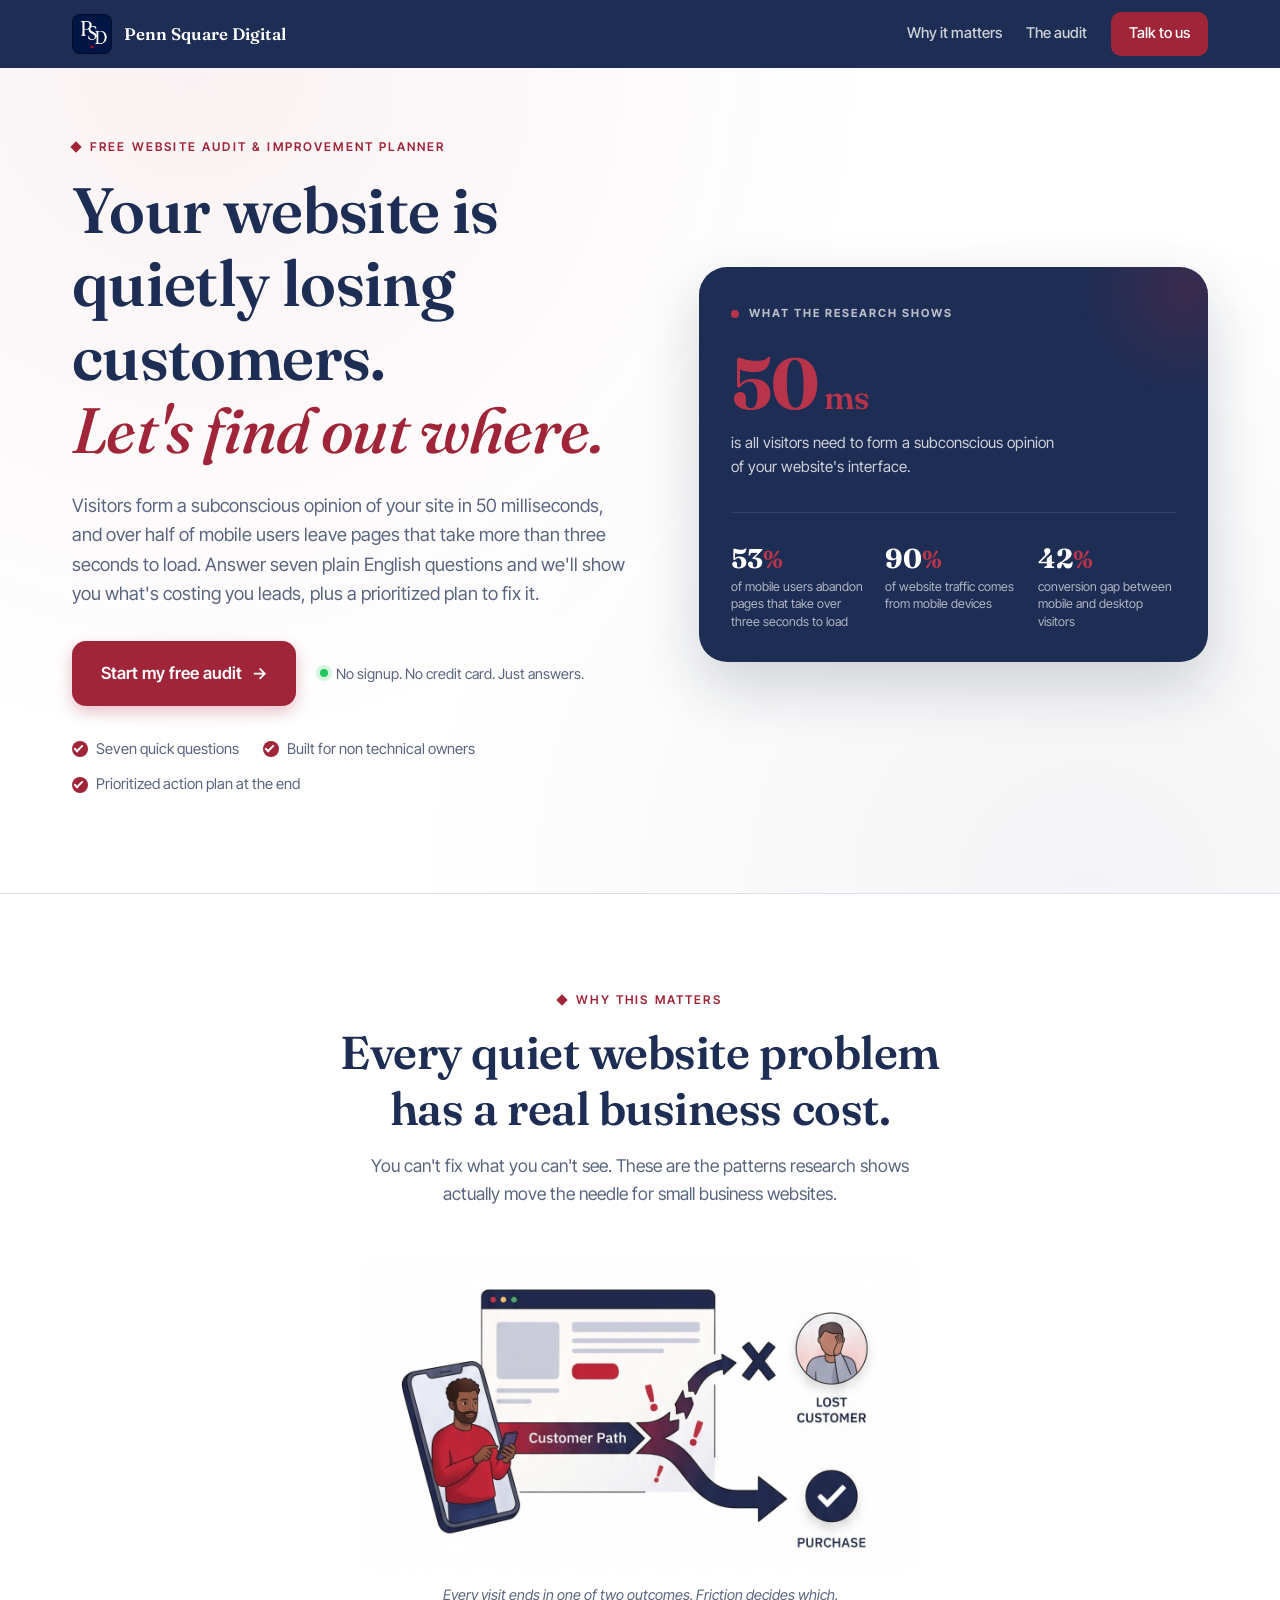
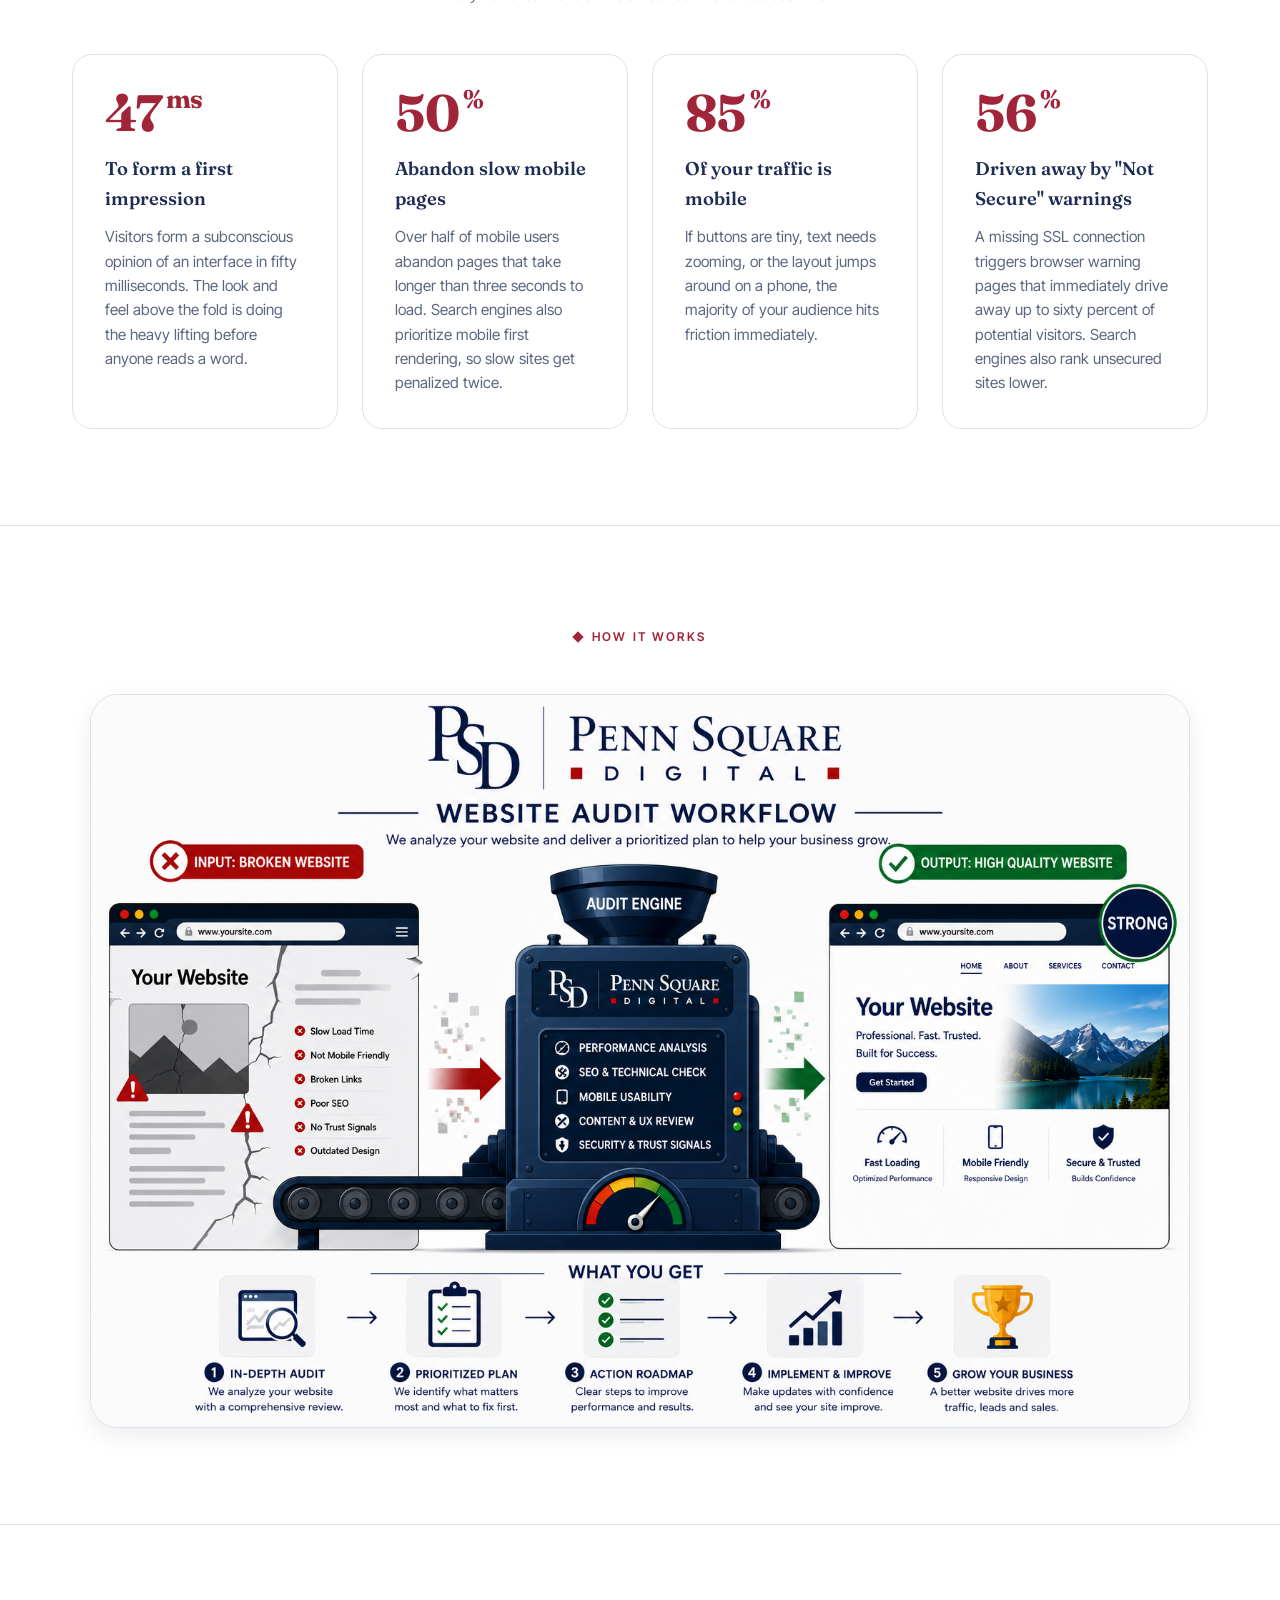
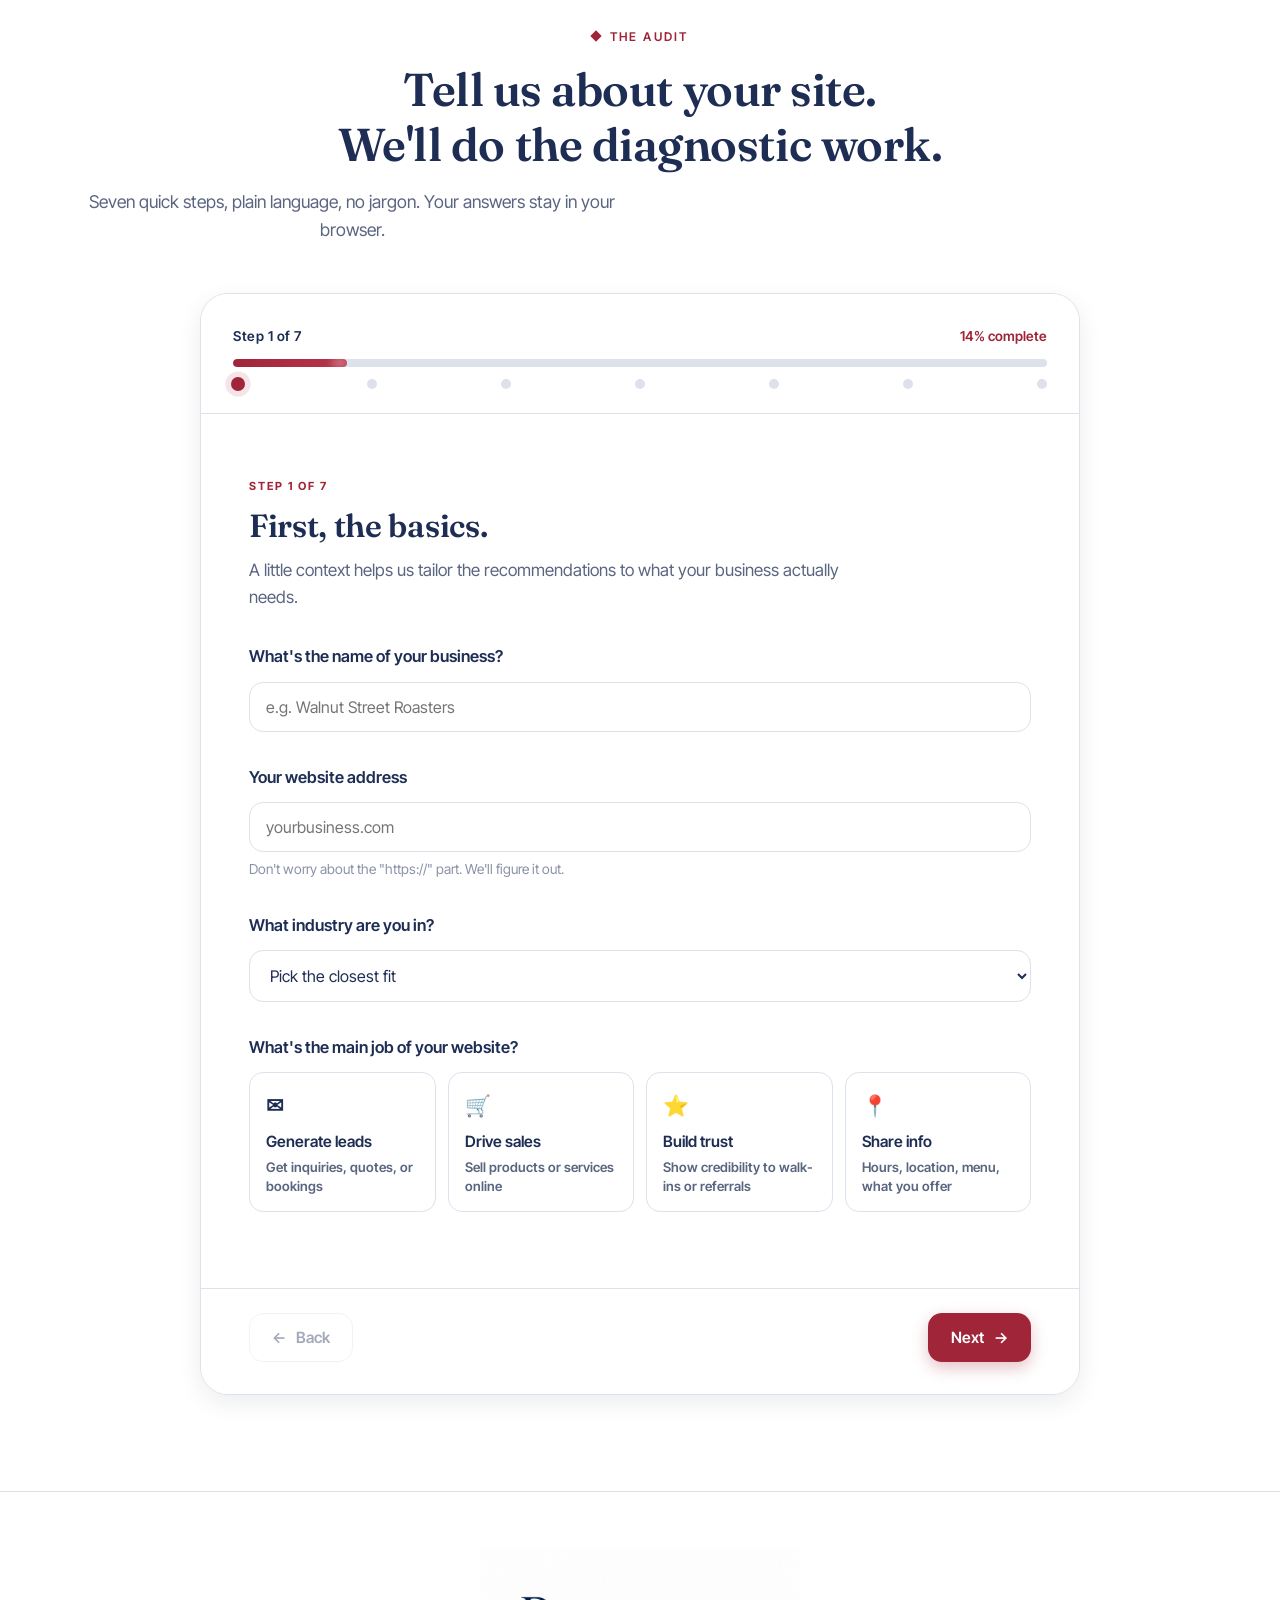
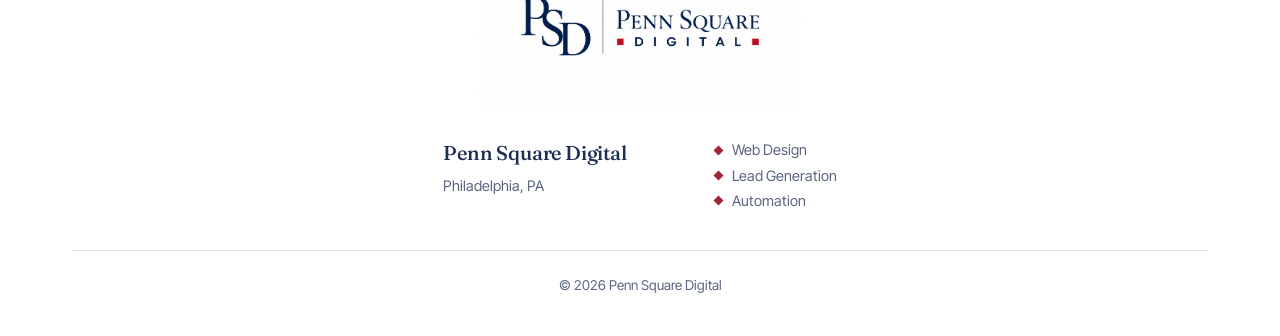
==== audit/index.html @ 07f2ffc9 "add audit tool at /audit/ and refine homepage hero with three pillars Audit tool integration: - add " ====
<!DOCTYPE html>
<html lang="en">
<head>
  <meta charset="UTF-8" />
  <meta name="viewport" content="width=device-width, initial-scale=1.0, viewport-fit=cover" />
  <title>Free Website Audit &amp; Improvement Planner | Penn Square Digital</title>
  <meta name="description" content="A free, plain English website audit for Philadelphia small businesses. Answer seven questions and get a prioritized plan to fix what's costing you customers — in under three minutes.">
  <meta name="theme-color" content="#1d2d54">
  <meta name="robots" content="index, follow">
  <meta name="author" content="Penn Square Digital">

  <!-- Open Graph -->
  <meta property="og:type" content="website">
  <meta property="og:site_name" content="Penn Square Digital">
  <meta property="og:title" content="Free Website Audit &amp; Improvement Planner — Penn Square Digital">
  <meta property="og:description" content="Find out what's quietly losing your website customers. Seven plain-English questions, a prioritized action plan, no signup.">
  <meta property="og:image" content="https://pennsquaredigital.com/audit/images/psd-mark.png">
  <meta property="og:url" content="https://pennsquaredigital.com/audit/">
  <meta property="og:locale" content="en_US">

  <!-- Twitter Card -->
  <meta name="twitter:card" content="summary">
  <meta name="twitter:title" content="Free Website Audit — Penn Square Digital">
  <meta name="twitter:description" content="Seven plain-English questions. A prioritized action plan. No signup. Find out what your website is quietly losing.">
  <meta name="twitter:image" content="https://pennsquaredigital.com/audit/images/psd-mark.png">

  <link rel="canonical" href="https://pennsquaredigital.com/audit/">

  <link rel="preconnect" href="https://fonts.googleapis.com">
  <link rel="preconnect" href="https://fonts.gstatic.com" crossorigin>
  <link href="https://fonts.googleapis.com/css2?family=Fraunces:opsz,wght@9..144,400;9..144,500;9..144,600;9..144,700&family=Inter+Tight:wght@400;500;600;700&display=swap" rel="stylesheet">
  <link rel="icon" type="image/png" href="images/psd-mark.png" />
  <link rel="apple-touch-icon" href="images/psd-mark.png">
  <link rel="stylesheet" href="styles.css" />
</head>
<body>

  <!-- ============== HEADER / NAV ============== -->
  <header class="site-header">
    <div class="container header-inner">
      <a href="#top" class="brand">
        <img class="brand-mark" src="images/psd-mark.png" alt="Penn Square Digital" />
        <span class="brand-name">Penn Square Digital</span>
      </a>
      <nav class="site-nav" aria-label="Primary">
        <a href="#why-it-matters">Why it matters</a>
        <a href="#audit">The audit</a>
        <a href="#contact" class="nav-cta">Talk to us</a>
      </nav>
    </div>
  </header>

  <main id="top">

    <!-- ============== HERO / URGENCY HOOK ============== -->
    <section class="hero">
      <div class="container hero-grid">
        <div class="hero-copy">
          <p class="eyebrow"><span class="diamond"></span> FREE WEBSITE AUDIT &amp; IMPROVEMENT PLANNER</p>
          <h1>
            Your website is quietly losing customers.
            <span class="hero-accent">Let's find out where.</span>
          </h1>
          <p class="hero-sub">
            Visitors form a subconscious opinion of your site in 50 milliseconds, and over half of mobile users leave pages that take more than three seconds to load. Answer seven plain English questions and we'll show you what's costing you leads, plus a prioritized plan to fix it.
          </p>

          <div class="hero-cta-row">
            <a href="#audit" class="btn btn-primary btn-lg" data-cta="hero">
              Start my free audit
              <span class="btn-arrow" aria-hidden="true">&rarr;</span>
            </a>
            <div class="hero-trust">
              <span class="trust-dot"></span>
              No signup. No credit card. Just answers.
            </div>
          </div>

          <ul class="hero-bullets">
            <li><span class="check" aria-hidden="true"></span> Seven quick questions</li>
            <li><span class="check" aria-hidden="true"></span> Built for non technical owners</li>
            <li><span class="check" aria-hidden="true"></span> Prioritized action plan at the end</li>
          </ul>
        </div>

        <aside class="hero-stat-card" aria-label="What the research shows">
          <div class="stat-card-header">
            <span class="pulse-dot" aria-hidden="true"></span>
            <span>WHAT THE RESEARCH SHOWS</span>
          </div>
          <div class="stat-counter-row">
            <div class="stat-counter">50<span class="counter-unit">ms</span></div>
            <div class="stat-label">is all visitors need to form a subconscious opinion of your website's interface.</div>
          </div>
          <div class="stat-divider"></div>
          <div class="stat-mini-row">
            <div class="stat-mini">
              <div class="stat-mini-value">53<span class="pct">%</span></div>
              <div class="stat-mini-label">of mobile users abandon pages that take over three seconds to load</div>
            </div>
            <div class="stat-mini">
              <div class="stat-mini-value">90<span class="pct">%</span></div>
              <div class="stat-mini-label">of website traffic comes from mobile devices</div>
            </div>
            <div class="stat-mini">
              <div class="stat-mini-value">42<span class="pct">%</span></div>
              <div class="stat-mini-label">conversion gap between mobile and desktop visitors</div>
            </div>
          </div>
        </aside>
      </div>
    </section>

    <!-- ============== WHY IT MATTERS ============== -->
    <section class="why-section" id="why-it-matters">
      <div class="container">
        <p class="eyebrow centered"><span class="diamond"></span> WHY THIS MATTERS</p>
        <h2 class="section-title centered">
          Every quiet website problem<br />has a real business cost.
        </h2>
        <p class="section-sub centered">
          You can't fix what you can't see. These are the patterns research shows actually move the needle for small business websites.
        </p>

        <figure class="why-illustration">
          <img src="images/illo-customer-path.png" alt="A customer arriving on a website hits friction and either bounces away as a lost customer or completes a purchase." />
          <figcaption>Every visit ends in one of two outcomes. Friction decides which.</figcaption>
        </figure>

        <div class="leak-grid">
          <article class="leak-card">
            <div class="leak-number"><span class="count" data-to="50">0</span><span class="leak-unit">ms</span></div>
            <div class="leak-title">To form a first impression</div>
            <p>Visitors form a subconscious opinion of an interface in fifty milliseconds. The look and feel above the fold is doing the heavy lifting before anyone reads a word.</p>
          </article>

          <article class="leak-card">
            <div class="leak-number"><span class="count" data-to="53">0</span><span class="leak-unit">%</span></div>
            <div class="leak-title">Abandon slow mobile pages</div>
            <p>Over half of mobile users abandon pages that take longer than three seconds to load. Search engines also prioritize mobile first rendering, so slow sites get penalized twice.</p>
          </article>

          <article class="leak-card">
            <div class="leak-number"><span class="count" data-to="90">0</span><span class="leak-unit">%</span></div>
            <div class="leak-title">Of your traffic is mobile</div>
            <p>If buttons are tiny, text needs zooming, or the layout jumps around on a phone, the majority of your audience hits friction immediately.</p>
          </article>

          <article class="leak-card">
            <div class="leak-number"><span class="count" data-to="60">0</span><span class="leak-unit">%</span></div>
            <div class="leak-title">Driven away by "Not Secure" warnings</div>
            <p>A missing SSL connection triggers browser warning pages that immediately drive away up to sixty percent of potential visitors. Search engines also rank unsecured sites lower.</p>
          </article>
        </div>
      </div>
    </section>

    <!-- ============== HOW IT WORKS ============== -->
    <section class="how-section" id="how-it-works">
      <div class="container">
        <div class="how-header">
          <p class="eyebrow"><span class="diamond"></span> HOW IT WORKS</p>
        </div>
        <figure class="how-illustration">
          <img src="images/illo-workflow.png" alt="Penn Square Digital website audit workflow: a broken website input is analyzed by the audit engine across performance, SEO, mobile usability, content, UX, and security, then output as a high quality website. Five steps below: in-depth audit, prioritized plan, action roadmap, implement and improve, grow your business." />
        </figure>
      </div>
    </section>

    <!-- ============== AUDIT WIZARD ============== -->
    <section class="audit-section" id="audit">
      <div class="container">
        <div class="audit-header">
          <p class="eyebrow"><span class="diamond"></span> THE AUDIT</p>
          <h2 class="section-title">
            Tell us about your site.<br />We'll do the diagnostic work.
          </h2>
          <p class="section-sub">
            Seven quick steps, plain language, no jargon. Your answers stay in your browser.
          </p>
        </div>

        <div class="wizard" role="region" aria-label="Website audit wizard">
          <!-- Progress -->
          <div class="wizard-progress">
            <div class="wizard-progress-meta">
              <span class="wizard-step-label">Step <span id="currentStepNum">1</span> of <span id="totalStepsNum">7</span></span>
              <span class="wizard-percent" id="wizardPercent">14% complete</span>
            </div>
            <div class="wizard-bar">
              <div class="wizard-bar-fill" id="wizardBarFill" style="width: 14%;"></div>
            </div>
            <div class="wizard-steps-row" id="wizardStepsRow" aria-hidden="true"></div>
          </div>

          <form id="auditForm" class="wizard-form" novalidate>

            <!-- ===== STEP 1: ABOUT YOUR BUSINESS ===== -->
            <fieldset class="step active" data-step="1" data-category="business">
              <legend class="step-eyebrow">STEP 1 OF 7</legend>
              <h3 class="step-title">First, the basics.</h3>
              <p class="step-sub">A little context helps us tailor the recommendations to what your business actually needs.</p>

              <div class="field">
                <label for="businessName">What's the name of your business?</label>
                <input type="text" id="businessName" name="businessName" placeholder="e.g. Walnut Street Roasters" required />
                <p class="field-error" data-for="businessName">Please tell us your business name.</p>
              </div>

              <div class="field">
                <label for="websiteUrl">Your website address</label>
                <input type="url" id="websiteUrl" name="websiteUrl" placeholder="yourbusiness.com" required />
                <p class="field-hint">Don't worry about the "https://" part. We'll figure it out.</p>
                <p class="field-error" data-for="websiteUrl">Please enter a valid website address.</p>
              </div>

              <div class="field">
                <label for="industry">What industry are you in?</label>
                <select id="industry" name="industry" required>
                  <option value="">Pick the closest fit</option>
                  <option>Restaurant or cafe</option>
                  <option>Home services (plumbing, HVAC, electrical, etc.)</option>
                  <option>Trades and contracting</option>
                  <option>Professional services (legal, accounting, consulting)</option>
                  <option>Health and wellness</option>
                  <option>Retail or e-commerce</option>
                  <option>Real estate</option>
                  <option>Salon, spa, or personal care</option>
                  <option>Nonprofit</option>
                  <option>Something else</option>
                </select>
                <p class="field-error" data-for="industry">Please pick an industry.</p>
              </div>

              <div class="field">
                <span class="field-label-group">What's the main job of your website?</span>
                <div class="choice-grid">
                  <label class="choice">
                    <input type="radio" name="primaryGoal" value="leads" required />
                    <span class="choice-card">
                      <span class="choice-icon">&#9993;</span>
                      <span class="choice-title">Generate leads</span>
                      <span class="choice-sub">Get inquiries, quotes, or bookings</span>
                    </span>
                  </label>
                  <label class="choice">
                    <input type="radio" name="primaryGoal" value="sales" />
                    <span class="choice-card">
                      <span class="choice-icon">&#128722;</span>
                      <span class="choice-title">Drive sales</span>
                      <span class="choice-sub">Sell products or services online</span>
                    </span>
                  </label>
                  <label class="choice">
                    <input type="radio" name="primaryGoal" value="trust" />
                    <span class="choice-card">
                      <span class="choice-icon">&#11088;</span>
                      <span class="choice-title">Build trust</span>
                      <span class="choice-sub">Show credibility to walk-ins or referrals</span>
                    </span>
                  </label>
                  <label class="choice">
                    <input type="radio" name="primaryGoal" value="info" />
                    <span class="choice-card">
                      <span class="choice-icon">&#128205;</span>
                      <span class="choice-title">Share info</span>
                      <span class="choice-sub">Hours, location, menu, what you offer</span>
                    </span>
                  </label>
                </div>
                <p class="field-error" data-for="primaryGoal">Pick the main job your site is doing.</p>
              </div>
            </fieldset>

            <!-- ===== STEP 2: FIRST IMPRESSION ===== -->
            <fieldset class="step" data-step="2" data-category="clarity">
              <legend class="step-eyebrow">STEP 2 OF 7</legend>
              <h3 class="step-title">The five second test.</h3>
              <p class="step-sub">Open your homepage on a device you don't use often. Count to five. Then answer honestly.</p>

              <div class="field">
                <span class="field-label-group">Could a stranger tell what your business does, who it's for, and what to do next?</span>
                <div class="choice-grid two-col">
                  <label class="choice">
                    <input type="radio" name="clarityFiveSec" value="yes" required />
                    <span class="choice-card">
                      <span class="choice-title">Yes, all three</span>
                      <span class="choice-sub">It's obvious within five seconds</span>
                    </span>
                  </label>
                  <label class="choice">
                    <input type="radio" name="clarityFiveSec" value="partly" />
                    <span class="choice-card">
                      <span class="choice-title">Sort of</span>
                      <span class="choice-sub">They'd get one or two of those</span>
                    </span>
                  </label>
                  <label class="choice">
                    <input type="radio" name="clarityFiveSec" value="no" />
                    <span class="choice-card">
                      <span class="choice-title">Honestly, no</span>
                      <span class="choice-sub">They'd have to dig around</span>
                    </span>
                  </label>
                  <label class="choice">
                    <input type="radio" name="clarityFiveSec" value="unsure" />
                    <span class="choice-card">
                      <span class="choice-title">Not sure</span>
                      <span class="choice-sub">Hard to see my own site fresh</span>
                    </span>
                  </label>
                </div>
                <p class="field-error" data-for="clarityFiveSec">Pick the one closest to your gut answer.</p>
              </div>

              <div class="field">
                <span class="field-label-group">Is there a clear "Get a quote", "Book now", or "Contact us" button visible without scrolling?</span>
                <div class="choice-grid two-col">
                  <label class="choice">
                    <input type="radio" name="ctaVisible" value="yes" required />
                    <span class="choice-card"><span class="choice-title">Yes, it's right there</span></span>
                  </label>
                  <label class="choice">
                    <input type="radio" name="ctaVisible" value="below" />
                    <span class="choice-card"><span class="choice-title">You have to scroll</span></span>
                  </label>
                  <label class="choice">
                    <input type="radio" name="ctaVisible" value="generic" />
                    <span class="choice-card"><span class="choice-title">It just says "Submit" or "Click here"</span></span>
                  </label>
                  <label class="choice">
                    <input type="radio" name="ctaVisible" value="none" />
                    <span class="choice-card"><span class="choice-title">There isn't one</span></span>
                  </label>
                </div>
                <p class="field-error" data-for="ctaVisible">Pick one.</p>
              </div>
            </fieldset>

            <!-- ===== STEP 3: MOBILE ===== -->
            <fieldset class="step" data-step="3" data-category="mobile">
              <legend class="step-eyebrow">STEP 3 OF 7</legend>
              <h3 class="step-title">Pull out your phone.</h3>
              <p class="step-sub">Over ninety percent of website traffic is mobile, and search engines prioritize mobile first rendering. So how does your site actually feel on a phone?</p>

              <div class="field">
                <span class="field-label-group">Can you tap menu items and buttons easily with your thumb, without zooming?</span>
                <div class="choice-grid two-col">
                  <label class="choice">
                    <input type="radio" name="mobileTaps" value="yes" required />
                    <span class="choice-card"><span class="choice-title">Yes, no problem</span></span>
                  </label>
                  <label class="choice">
                    <input type="radio" name="mobileTaps" value="sometimes" />
                    <span class="choice-card"><span class="choice-title">Sometimes I miss</span></span>
                  </label>
                  <label class="choice">
                    <input type="radio" name="mobileTaps" value="zoom" />
                    <span class="choice-card"><span class="choice-title">I have to pinch and zoom</span></span>
                  </label>
                  <label class="choice">
                    <input type="radio" name="mobileTaps" value="bad" />
                    <span class="choice-card"><span class="choice-title">It's basically unusable</span></span>
                  </label>
                </div>
                <p class="field-error" data-for="mobileTaps">Pick the one that matches.</p>
              </div>

              <div class="field slider-field">
                <label for="mobileFeel">On a scale from 1 to 10, how good does your site feel on a phone?</label>
                <p class="field-hint">1 means "I'm embarrassed". 10 means "I'd send it to a customer right now".</p>
                <div class="slider-wrap">
                  <input type="range" id="mobileFeel" name="mobileFeel" min="1" max="10" value="5" />
                  <div class="slider-value" id="mobileFeelValue">5</div>
                </div>
                <div class="slider-scale">
                  <span>Embarrassing</span>
                  <span>It's fine</span>
                  <span>Proud of it</span>
                </div>
              </div>

              <div class="field">
                <span class="field-label-group">Is your phone number tappable on mobile (one tap calls you)?</span>
                <div class="choice-grid two-col">
                  <label class="choice">
                    <input type="radio" name="mobileTapCall" value="yes" required />
                    <span class="choice-card"><span class="choice-title">Yes, it dials</span></span>
                  </label>
                  <label class="choice">
                    <input type="radio" name="mobileTapCall" value="no" />
                    <span class="choice-card"><span class="choice-title">No, it's just text</span></span>
                  </label>
                  <label class="choice">
                    <input type="radio" name="mobileTapCall" value="none" />
                    <span class="choice-card"><span class="choice-title">No phone number on the site</span></span>
                  </label>
                </div>
                <p class="field-error" data-for="mobileTapCall">Pick one.</p>
              </div>
            </fieldset>

            <!-- ===== STEP 4: SPEED ===== -->
            <fieldset class="step" data-step="4" data-category="performance">
              <legend class="step-eyebrow">STEP 4 OF 7</legend>
              <h3 class="step-title">How fast does it actually feel?</h3>
              <p class="step-sub">Open your site in a private window so you start fresh. No cache, no shortcuts. Then time it.</p>

              <div class="field">
                <span class="field-label-group">How long does your homepage take to fully load?</span>
                <div class="choice-grid two-col">
                  <label class="choice">
                    <input type="radio" name="loadTime" value="fast" required />
                    <span class="choice-card">
                      <span class="choice-title">Under 2 seconds</span>
                      <span class="choice-sub">Snappy and instant</span>
                    </span>
                  </label>
                  <label class="choice">
                    <input type="radio" name="loadTime" value="ok" />
                    <span class="choice-card">
                      <span class="choice-title">2 to 4 seconds</span>
                      <span class="choice-sub">Noticeable but okay</span>
                    </span>
                  </label>
                  <label class="choice">
                    <input type="radio" name="loadTime" value="slow" />
                    <span class="choice-card">
                      <span class="choice-title">4 to 8 seconds</span>
                      <span class="choice-sub">Long enough I'd tab away</span>
                    </span>
                  </label>
                  <label class="choice">
                    <input type="radio" name="loadTime" value="painful" />
                    <span class="choice-card">
                      <span class="choice-title">Over 8 seconds</span>
                      <span class="choice-sub">Or it just spins forever</span>
                    </span>
                  </label>
                </div>
                <p class="field-error" data-for="loadTime">Best guess is fine.</p>
              </div>

              <div class="field">
                <span class="field-label-group">When you tap a button or open the menu, does it react right away?</span>
                <div class="choice-grid two-col">
                  <label class="choice">
                    <input type="radio" name="responsiveness" value="instant" required />
                    <span class="choice-card"><span class="choice-title">Yes, instantly</span></span>
                  </label>
                  <label class="choice">
                    <input type="radio" name="responsiveness" value="laggy" />
                    <span class="choice-card"><span class="choice-title">There's a small lag</span></span>
                  </label>
                  <label class="choice">
                    <input type="radio" name="responsiveness" value="frozen" />
                    <span class="choice-card"><span class="choice-title">It feels frozen or sluggish</span></span>
                  </label>
                </div>
                <p class="field-error" data-for="responsiveness">Pick one.</p>
              </div>

              <div class="field">
                <span class="field-label-group">Does text or images jump around while the page is loading?</span>
                <div class="choice-grid two-col">
                  <label class="choice">
                    <input type="radio" name="layoutShift" value="never" required />
                    <span class="choice-card"><span class="choice-title">Never. It loads in place.</span></span>
                  </label>
                  <label class="choice">
                    <input type="radio" name="layoutShift" value="sometimes" />
                    <span class="choice-card"><span class="choice-title">A little, on slower connections</span></span>
                  </label>
                  <label class="choice">
                    <input type="radio" name="layoutShift" value="lots" />
                    <span class="choice-card"><span class="choice-title">Yes, things shift constantly</span></span>
                  </label>
                </div>
                <p class="field-error" data-for="layoutShift">Pick one.</p>
              </div>
            </fieldset>

            <!-- ===== STEP 5: TRUST & SECURITY ===== -->
            <fieldset class="step" data-step="5" data-category="trust">
              <legend class="step-eyebrow">STEP 5 OF 7</legend>
              <h3 class="step-title">Do you look trustworthy at a glance?</h3>
              <p class="step-sub">Visitors form a subconscious opinion of your site in about fifty milliseconds. These small signals do most of the heavy lifting in that window.</p>

              <div class="field">
                <span class="field-label-group">Does a padlock icon show in the browser bar, or do you see a "Not secure" warning?</span>
                <div class="choice-grid two-col">
                  <label class="choice">
                    <input type="radio" name="ssl" value="secure" required />
                    <span class="choice-card"><span class="choice-title">Padlock is there</span></span>
                  </label>
                  <label class="choice">
                    <input type="radio" name="ssl" value="warning" />
                    <span class="choice-card"><span class="choice-title">It says "Not secure"</span></span>
                  </label>
                  <label class="choice">
                    <input type="radio" name="ssl" value="unsure" />
                    <span class="choice-card"><span class="choice-title">I'm not sure</span></span>
                  </label>
                </div>
                <p class="field-error" data-for="ssl">Quick check, then pick one.</p>
              </div>

              <div class="field">
                <span class="field-label-group">Which of these trust signals are visible on your homepage?</span>
                <p class="field-hint">Check every one that applies. Honesty here gets you a better plan.</p>
                <div class="check-grid">
                  <label class="check-card">
                    <input type="checkbox" name="trustSignals" value="reviews" />
                    <span class="check-card-inner">
                      <span class="check-box" aria-hidden="true"></span>
                      <span class="check-text">
                        <strong>Customer reviews or testimonials</strong>
                        <span>Real names or photos beat anonymous quotes.</span>
                      </span>
                    </span>
                  </label>
                  <label class="check-card">
                    <input type="checkbox" name="trustSignals" value="address" />
                    <span class="check-card-inner">
                      <span class="check-box" aria-hidden="true"></span>
                      <span class="check-text">
                        <strong>Local address or service area</strong>
                        <span>Tells Google and customers you're real.</span>
                      </span>
                    </span>
                  </label>
                  <label class="check-card">
                    <input type="checkbox" name="trustSignals" value="phone" />
                    <span class="check-card-inner">
                      <span class="check-box" aria-hidden="true"></span>
                      <span class="check-text">
                        <strong>Phone number prominently displayed</strong>
                        <span>Top of page, not buried in the footer.</span>
                      </span>
                    </span>
                  </label>
                  <label class="check-card">
                    <input type="checkbox" name="trustSignals" value="photos" />
                    <span class="check-card-inner">
                      <span class="check-box" aria-hidden="true"></span>
                      <span class="check-text">
                        <strong>Real photos of you, your team, or your work</strong>
                        <span>Not stock photos. People know the difference.</span>
                      </span>
                    </span>
                  </label>
                  <label class="check-card">
                    <input type="checkbox" name="trustSignals" value="badges" />
                    <span class="check-card-inner">
                      <span class="check-box" aria-hidden="true"></span>
                      <span class="check-text">
                        <strong>Licenses, certifications, or awards</strong>
                        <span>BBB, industry badges, "as seen in" mentions.</span>
                      </span>
                    </span>
                  </label>
                  <label class="check-card">
                    <input type="checkbox" name="trustSignals" value="years" />
                    <span class="check-card-inner">
                      <span class="check-box" aria-hidden="true"></span>
                      <span class="check-text">
                        <strong>How long you've been in business</strong>
                        <span>Year founded or "family owned since" style notes.</span>
                      </span>
                    </span>
                  </label>
                </div>
              </div>
            </fieldset>

            <!-- ===== STEP 6: CONTENT & SEO ===== -->
            <fieldset class="step" data-step="6" data-category="seo">
              <legend class="step-eyebrow">STEP 6 OF 7</legend>
              <h3 class="step-title">Can people actually find you?</h3>
              <p class="step-sub">Technical SEO is the highest weighted area of a site audit because indexing problems make everything else invisible. A few quick questions tell us where you stand.</p>

              <div class="field">
                <span class="field-label-group">Google your business name and your city right now. Where does your website show up?</span>
                <div class="choice-grid two-col">
                  <label class="choice">
                    <input type="radio" name="searchRank" value="first" required />
                    <span class="choice-card"><span class="choice-title">Top result</span></span>
                  </label>
                  <label class="choice">
                    <input type="radio" name="searchRank" value="firstPage" />
                    <span class="choice-card"><span class="choice-title">First page somewhere</span></span>
                  </label>
                  <label class="choice">
                    <input type="radio" name="searchRank" value="buried" />
                    <span class="choice-card"><span class="choice-title">Page two or worse</span></span>
                  </label>
                  <label class="choice">
                    <input type="radio" name="searchRank" value="nowhere" />
                    <span class="choice-card"><span class="choice-title">Can't find it at all</span></span>
                  </label>
                </div>
                <p class="field-error" data-for="searchRank">Quick search, then pick one.</p>
              </div>

              <div class="field">
                <span class="field-label-group">Do you have a Google Business Profile, and is it up to date?</span>
                <div class="choice-grid two-col">
                  <label class="choice">
                    <input type="radio" name="gbp" value="active" required />
                    <span class="choice-card"><span class="choice-title">Yes, active and current</span></span>
                  </label>
                  <label class="choice">
                    <input type="radio" name="gbp" value="stale" />
                    <span class="choice-card"><span class="choice-title">Yes, but it's stale</span></span>
                  </label>
                  <label class="choice">
                    <input type="radio" name="gbp" value="never" />
                    <span class="choice-card"><span class="choice-title">Never set one up</span></span>
                  </label>
                  <label class="choice">
                    <input type="radio" name="gbp" value="unsure" />
                    <span class="choice-card"><span class="choice-title">Not sure what that is</span></span>
                  </label>
                </div>
                <p class="field-error" data-for="gbp">Pick the closest one.</p>
              </div>

              <div class="field">
                <span class="field-label-group">When was your website last meaningfully updated?</span>
                <div class="choice-grid two-col">
                  <label class="choice">
                    <input type="radio" name="lastUpdate" value="recent" required />
                    <span class="choice-card"><span class="choice-title">Within the last 3 months</span></span>
                  </label>
                  <label class="choice">
                    <input type="radio" name="lastUpdate" value="thisYear" />
                    <span class="choice-card"><span class="choice-title">Sometime this year</span></span>
                  </label>
                  <label class="choice">
                    <input type="radio" name="lastUpdate" value="aWhile" />
                    <span class="choice-card"><span class="choice-title">Over a year ago</span></span>
                  </label>
                  <label class="choice">
                    <input type="radio" name="lastUpdate" value="never" />
                    <span class="choice-card"><span class="choice-title">Never since launch</span></span>
                  </label>
                </div>
                <p class="field-error" data-for="lastUpdate">Pick one.</p>
              </div>
            </fieldset>

            <!-- ===== STEP 7: PRIORITIES ===== -->
            <fieldset class="step" data-step="7" data-category="priorities">
              <legend class="step-eyebrow">STEP 7 OF 7</legend>
              <h3 class="step-title">Last one. What matters most to you?</h3>
              <p class="step-sub">We'll weight your action plan around what you actually care about.</p>

              <div class="field">
                <span class="field-label-group">Pick up to three priorities for the next 90 days.</span>
                <div class="check-grid">
                  <label class="check-card">
                    <input type="checkbox" name="priorities" value="leads" />
                    <span class="check-card-inner">
                      <span class="check-box" aria-hidden="true"></span>
                      <span class="check-text">
                        <strong>More leads</strong>
                        <span>Form fills, calls, booked appointments.</span>
                      </span>
                    </span>
                  </label>
                  <label class="check-card">
                    <input type="checkbox" name="priorities" value="speed" />
                    <span class="check-card-inner">
                      <span class="check-box" aria-hidden="true"></span>
                      <span class="check-text">
                        <strong>Faster site</strong>
                        <span>Stop losing impatient visitors.</span>
                      </span>
                    </span>
                  </label>
                  <label class="check-card">
                    <input type="checkbox" name="priorities" value="search" />
                    <span class="check-card-inner">
                      <span class="check-box" aria-hidden="true"></span>
                      <span class="check-text">
                        <strong>Better search rankings</strong>
                        <span>Show up when locals search.</span>
                      </span>
                    </span>
                  </label>
                  <label class="check-card">
                    <input type="checkbox" name="priorities" value="mobile" />
                    <span class="check-card-inner">
                      <span class="check-box" aria-hidden="true"></span>
                      <span class="check-text">
                        <strong>Mobile experience</strong>
                        <span>Make the phone version actually good.</span>
                      </span>
                    </span>
                  </label>
                  <label class="check-card">
                    <input type="checkbox" name="priorities" value="design" />
                    <span class="check-card-inner">
                      <span class="check-box" aria-hidden="true"></span>
                      <span class="check-text">
                        <strong>Modern look and feel</strong>
                        <span>Stop looking like 2014.</span>
                      </span>
                    </span>
                  </label>
                  <label class="check-card">
                    <input type="checkbox" name="priorities" value="trust" />
                    <span class="check-card-inner">
                      <span class="check-box" aria-hidden="true"></span>
                      <span class="check-text">
                        <strong>Build credibility</strong>
                        <span>Reviews, photos, trust signals.</span>
                      </span>
                    </span>
                  </label>
                </div>
                <p class="field-hint">Up to three. Pick what would move the needle most.</p>
              </div>

              <div class="field">
                <label for="email">Where should we send a copy of your action plan? (Optional)</label>
                <input type="email" id="email" name="email" placeholder="you@yourbusiness.com" />
                <p class="field-hint">We won't share it. You'll still see the plan on screen either way.</p>
              </div>
            </fieldset>

            <!-- Wizard controls -->
            <div class="wizard-controls">
              <button type="button" class="btn btn-ghost" id="prevBtn" disabled>
                <span class="btn-arrow back" aria-hidden="true">&larr;</span>
                Back
              </button>

              <button type="button" class="btn btn-primary" id="nextBtn">
                Next
                <span class="btn-arrow" aria-hidden="true">&rarr;</span>
              </button>

              <button type="button" class="btn btn-primary btn-finish" id="finishBtn" hidden>
                See my action plan
                <span class="btn-arrow" aria-hidden="true">&rarr;</span>
              </button>
            </div>
          </form>
        </div>
      </div>
    </section>

    <!-- ============== RESULTS / ACTION PLAN ============== -->
    <section class="results-section" id="results" hidden>
      <div class="container">

        <!-- Score reveal -->
        <div class="results-header">
          <p class="eyebrow"><span class="diamond"></span> YOUR RESULTS</p>
          <h2 class="section-title" id="resultsHeadline">Here's where your site stands.</h2>
          <p class="section-sub" id="resultsSub">A composite score across the five things that move the needle for small business websites.</p>
        </div>

        <!-- Personalized industry intro -->
        <div id="industryIntro"></div>

        <div class="score-row">
          <div class="score-card">
            <div class="score-ring-wrap">
              <svg class="score-ring" viewBox="0 0 200 200" aria-hidden="true">
                <circle cx="100" cy="100" r="86" class="ring-bg"></circle>
                <circle cx="100" cy="100" r="86" class="ring-fg" id="scoreRing"></circle>
              </svg>
              <div class="score-center">
                <div class="score-number" id="scoreNumber">0</div>
                <div class="score-out-of">out of 100</div>
              </div>
            </div>
            <div class="score-grade" id="scoreGrade">Calculating</div>
            <p class="score-takeaway" id="scoreTakeaway"></p>
          </div>

          <div class="category-bars">
            <h3 class="category-title">How you scored, by area</h3>
            <ul id="categoryList" class="category-list"></ul>
          </div>
        </div>

        <!-- Loss aversion callout -->
        <div class="loss-callout" id="lossCallout">
          <div class="loss-icon" aria-hidden="true">&#9888;</div>
          <div class="loss-text">
            <h4 id="lossHeadline">What this is costing you</h4>
            <p id="lossBody"></p>
          </div>
        </div>

        <!-- Answer summary -->
        <section class="answer-summary" id="answerSummary"></section>

        <!-- Action plan -->
        <div class="plan-header">
          <div>
            <p class="eyebrow"><span class="diamond"></span> YOUR ACTION PLAN</p>
            <h3 class="section-title">Fix these in order. Watch your score climb.</h3>
            <p class="section-sub">Each item shows why it matters, how to fix it, and the business impact. Check them off as you go.</p>
          </div>
          <div class="plan-progress-wrap">
            <div class="plan-progress-label">
              <span><span id="completedCount">0</span> of <span id="totalCount">0</span> done</span>
              <span id="planPercent">0%</span>
            </div>
            <div class="plan-progress-bar">
              <div class="plan-progress-fill" id="planProgressFill"></div>
            </div>
          </div>
        </div>

        <!-- Filters -->
        <div class="plan-filters" role="tablist" aria-label="Filter action items">
          <button class="filter-pill active" data-filter="all" role="tab" aria-selected="true">All fixes</button>
          <button class="filter-pill" data-filter="critical" role="tab" aria-selected="false">
            <span class="pill-dot pill-dot-red"></span> Critical
          </button>
          <button class="filter-pill" data-filter="high" role="tab" aria-selected="false">
            <span class="pill-dot pill-dot-orange"></span> High impact
          </button>
          <button class="filter-pill" data-filter="quick" role="tab" aria-selected="false">
            <span class="pill-dot pill-dot-green"></span> Quick wins
          </button>
        </div>

        <!-- Recommendation cards -->
        <div class="plan-grid" id="planGrid"></div>

        <!-- Badges -->
        <div class="badges-section">
          <h3 class="badges-title">Badges earned</h3>
          <p class="badges-sub">Knock out action items to unlock them.</p>
          <div class="badges-row" id="badgesRow"></div>
        </div>

        <!-- Final CTA -->
        <div class="results-cta" id="contact">
          <h3>Want Penn Square Digital to handle this for you?</h3>
          <p>Free strategy call. We'll walk through your action plan together and tell you exactly what we'd tackle first, no pitch required.</p>
          <div class="results-cta-row">
            <a href="#" class="btn btn-primary btn-lg" id="bookCallBtn">Book a free strategy call</a>
            <button type="button" class="btn btn-ghost" id="restartBtn">Run the audit again</button>
          </div>
        </div>

      </div>
    </section>

  </main>

  <!-- ============== FOOTER ============== -->
  <footer class="site-footer">
    <div class="container">
      <img src="images/psd-lockup.png" alt="Penn Square Digital" class="foot-logo" loading="lazy" width="600" height="250" />
      <div class="foot-grid">
        <div>
          <div class="foot-brand">Penn Square Digital</div>
          <div class="foot-meta">Philadelphia, PA</div>
        </div>
        <div class="foot-services">
          <div class="foot-meta">Web Design</div>
          <div class="foot-meta">Lead Generation</div>
          <div class="foot-meta">Automation</div>
        </div>
      </div>
      <div class="foot-bar">&copy; 2026 Penn Square Digital</div>
    </div>
  </footer>

  <!-- Celebration confetti container -->
  <div class="confetti-root" id="confettiRoot" aria-hidden="true"></div>

  <script src="script.js"></script>
</body>
</html>
---- audit/styles.css ----
/* =========================================================
   Penn Square Digital — Website Audit & Improvement Planner
   Brand: deep navy + crimson, serif display + sans body
   ========================================================= */

/* ---------- TOKENS (aligned with PSD main site) ---------- */
:root {
  /* Brand — navy */
  --navy-900: #15224a;
  --navy-800: #1d2d54;
  --navy-700: #2a3a66;
  --navy-600: #4a5478;
  --navy-100: #dde1ec;

  /* Brand — crimson */
  --crimson-700: #8a1f30;
  --crimson-600: #a02538;
  --crimson-500: #b8344a;
  --crimson-100: #f5e4e8;

  /* Surfaces & ink — PSD palette (white background, navy ink) */
  --cream: #ffffff;
  --paper: #ffffff;
  --ink: #1d2d54;
  --ink-soft: #5a6580;
  --muted: #8a92a8;
  --line: #dde1ec;
  --line-soft: #eef0f5;

  /* Status */
  --red: #EF4444;
  --orange: #F97316;
  --green: #22C55E;
  --red-100: #FEE2E2;
  --orange-100: #FFEDD5;
  --green-100: #DCFCE7;

  /* Fonts — Fraunces serif + Inter Tight sans (matches PSD main) */
  --serif: 'Fraunces', Georgia, serif;
  --sans: 'Inter Tight', 'Inter', -apple-system, BlinkMacSystemFont, 'Segoe UI', Roboto, sans-serif;

  /* Spacing scale */
  --s-1: 4px;
  --s-2: 8px;
  --s-3: 12px;
  --s-4: 16px;
  --s-5: 24px;
  --s-6: 32px;
  --s-7: 48px;
  --s-8: 64px;
  --s-9: 96px;

  --radius-sm: 8px;
  --radius: 14px;
  --radius-lg: 20px;
  --radius-xl: 28px;

  --shadow-sm: 0 1px 2px rgba(15, 25, 51, 0.06);
  --shadow: 0 8px 24px rgba(15, 25, 51, 0.08);
  --shadow-lg: 0 24px 60px rgba(15, 25, 51, 0.18);

  --t-base: cubic-bezier(0.4, 0, 0.2, 1);
  --t-bounce: cubic-bezier(0.34, 1.56, 0.64, 1);
}

/* ---------- RESET ---------- */
*, *::before, *::after { box-sizing: border-box; }
html { scroll-behavior: smooth; }
body {
  margin: 0;
  font-family: var(--sans);
  font-size: 17px;
  line-height: 1.6;
  color: var(--ink);
  background: var(--cream);
  -webkit-font-smoothing: antialiased;
  -moz-osx-font-smoothing: grayscale;
}
img, svg { max-width: 100%; display: block; }
button { font-family: inherit; cursor: pointer; border: none; background: none; }
input, select, textarea { font-family: inherit; font-size: inherit; }
a { color: var(--navy-800); text-decoration: none; transition: color 0.2s var(--t-base); }
a:hover { color: var(--crimson-600); }
ul { padding: 0; margin: 0; list-style: none; }

/* Container */
.container {
  width: 100%;
  max-width: 1200px;
  margin: 0 auto;
  padding: 0 var(--s-5);
}
@media (min-width: 768px) {
  .container { padding: 0 var(--s-6); }
}

/* ---------- TYPOGRAPHY ---------- */
h1, h2, h3, h4 {
  font-family: var(--serif);
  font-weight: 600;
  line-height: 1.15;
  color: var(--navy-800);
  margin: 0;
  letter-spacing: -0.01em;
}
h1 { font-size: clamp(2.4rem, 5vw, 4rem); }
h2.section-title { font-size: clamp(1.9rem, 3.6vw, 3rem); line-height: 1.2; }
h3 { font-size: clamp(1.4rem, 2vw, 1.8rem); }

.eyebrow {
  display: inline-flex;
  align-items: center;
  gap: 10px;
  font-family: var(--sans);
  font-size: 0.75rem;
  font-weight: 600;
  letter-spacing: 0.18em;
  color: var(--crimson-600);
  text-transform: uppercase;
  margin: 0 0 var(--s-4);
}
.eyebrow.centered { justify-content: center; }
.diamond {
  width: 8px;
  height: 8px;
  background: var(--crimson-600);
  transform: rotate(45deg);
  display: inline-block;
}

.section-title.centered, .section-sub.centered { text-align: center; }
.section-sub {
  font-size: 1.1rem;
  color: var(--ink-soft);
  max-width: 56ch;
  margin: var(--s-4) 0 0;
}
.section-sub.centered { margin-left: auto; margin-right: auto; }

/* ---------- BUTTONS ---------- */
.btn {
  display: inline-flex;
  align-items: center;
  justify-content: center;
  gap: 10px;
  padding: 14px 22px;
  font-weight: 600;
  font-size: 0.97rem;
  border-radius: var(--radius);
  transition: all 0.22s var(--t-base);
  white-space: nowrap;
  border: 1.5px solid transparent;
  position: relative;
}
.btn-lg { padding: 18px 28px; font-size: 1.05rem; }
.btn-primary {
  background: var(--crimson-600);
  color: white;
  box-shadow: 0 6px 16px rgba(160, 37, 56,0.28);
}
.btn-primary:hover {
  background: var(--crimson-700);
  color: white;
  transform: translateY(-2px);
  box-shadow: 0 10px 22px rgba(160, 37, 56,0.34);
}
.btn-primary:active { transform: translateY(0); }
.btn-ghost {
  background: transparent;
  color: var(--navy-800);
  border-color: var(--navy-100);
}
.btn-ghost:hover { background: var(--navy-100); color: var(--navy-800); }
.btn-ghost:disabled {
  opacity: 0.4;
  cursor: not-allowed;
  transform: none;
}
.btn-arrow {
  display: inline-block;
  transition: transform 0.22s var(--t-base);
}
.btn:hover .btn-arrow { transform: translateX(4px); }
.btn:hover .btn-arrow.back { transform: translateX(-4px); }

/* ---------- HEADER ---------- */
.site-header {
  background: var(--navy-800);
  color: white;
  position: sticky;
  top: 0;
  z-index: 50;
  box-shadow: 0 1px 0 rgba(255, 255, 255, 0.05);
}
.header-inner {
  display: flex;
  align-items: center;
  justify-content: space-between;
  height: 68px;
}
.brand {
  display: inline-flex;
  align-items: center;
  gap: 12px;
  color: white;
}
.brand:hover { color: white; }
.brand-mark {
  width: 40px;
  height: 40px;
  border-radius: 8px;
  display: block;
  flex-shrink: 0;
}
.brand-name {
  font-family: var(--serif);
  font-weight: 600;
  font-size: 1.05rem;
}
.site-nav {
  display: none;
  align-items: center;
  gap: var(--s-5);
}
.site-nav a {
  color: rgba(255, 255, 255, 0.78);
  font-weight: 500;
  font-size: 0.93rem;
}
.site-nav a:hover { color: white; }
.nav-cta {
  background: var(--crimson-600);
  color: white !important;
  padding: 10px 18px;
  border-radius: 10px;
}
.nav-cta:hover { background: var(--crimson-700); }
@media (min-width: 768px) {
  .site-nav { display: inline-flex; }
}

/* ---------- HERO ---------- */
.hero {
  background:
    radial-gradient(circle at 15% 0%, rgba(160, 37, 56,0.06), transparent 50%),
    radial-gradient(circle at 85% 100%, rgba(26, 37, 71, 0.05), transparent 50%),
    var(--cream);
  padding: var(--s-8) 0 var(--s-9);
  position: relative;
  overflow: hidden;
}
.hero-grid {
  display: grid;
  grid-template-columns: 1fr;
  gap: var(--s-7);
  align-items: center;
}
@media (min-width: 992px) {
  .hero-grid { grid-template-columns: 1.05fr 0.95fr; gap: var(--s-8); }
}
.hero-copy h1 {
  margin-bottom: var(--s-5);
}
.hero-accent {
  display: block;
  color: var(--crimson-600);
  font-style: italic;
  font-weight: 500;
}
.hero-sub {
  font-size: 1.15rem;
  color: var(--ink-soft);
  max-width: 56ch;
  margin: 0 0 var(--s-6);
}
.hero-cta-row {
  display: flex;
  flex-direction: column;
  align-items: flex-start;
  gap: var(--s-4);
  margin-bottom: var(--s-6);
}
@media (min-width: 560px) {
  .hero-cta-row { flex-direction: row; align-items: center; gap: var(--s-5); }
}
.hero-trust {
  display: inline-flex;
  align-items: center;
  gap: 8px;
  font-size: 0.9rem;
  color: var(--ink-soft);
}
.trust-dot {
  width: 8px; height: 8px; border-radius: 50%;
  background: var(--green);
  box-shadow: 0 0 0 4px rgba(34, 197, 94, 0.18);
}
.hero-bullets {
  display: flex;
  flex-wrap: wrap;
  gap: var(--s-3) var(--s-5);
}
.hero-bullets li {
  display: inline-flex;
  align-items: center;
  gap: 8px;
  font-size: 0.93rem;
  color: var(--ink-soft);
}
.check {
  width: 16px; height: 16px;
  border-radius: 50%;
  background: var(--crimson-600);
  position: relative;
  flex-shrink: 0;
}
.check::after {
  content: '';
  position: absolute;
  left: 4px; top: 2px;
  width: 5px; height: 9px;
  border: solid white;
  border-width: 0 2px 2px 0;
  transform: rotate(45deg);
}

/* Hero stat card */
.hero-stat-card {
  background: var(--navy-800);
  color: white;
  border-radius: var(--radius-xl);
  padding: var(--s-6);
  position: relative;
  overflow: hidden;
  box-shadow: var(--shadow-lg);
}
.hero-stat-card::before {
  content: '';
  position: absolute;
  top: 0; right: 0;
  width: 220px; height: 220px;
  background: radial-gradient(circle, rgba(160, 37, 56,0.22), transparent 70%);
  border-radius: 50%;
  transform: translate(40%, -40%);
}
.stat-card-header {
  display: inline-flex;
  align-items: center;
  gap: 10px;
  font-size: 0.7rem;
  font-weight: 700;
  letter-spacing: 0.18em;
  color: rgba(255, 255, 255, 0.7);
  margin-bottom: var(--s-5);
  position: relative;
}
.pulse-dot {
  width: 8px; height: 8px; border-radius: 50%;
  background: var(--crimson-500);
  box-shadow: 0 0 0 0 rgba(221, 41, 66, 0.7);
  animation: pulse 2s infinite;
}
@keyframes pulse {
  0% { box-shadow: 0 0 0 0 rgba(221, 41, 66, 0.7); }
  70% { box-shadow: 0 0 0 12px rgba(221, 41, 66, 0); }
  100% { box-shadow: 0 0 0 0 rgba(221, 41, 66, 0); }
}
.stat-counter-row { position: relative; }
.stat-counter {
  font-family: var(--serif);
  font-size: clamp(3rem, 6vw, 4.5rem);
  font-weight: 700;
  color: var(--crimson-500);
  line-height: 1;
  margin-bottom: var(--s-3);
  letter-spacing: -0.02em;
}
.counter-unit {
  font-size: 0.45em;
  color: var(--crimson-500);
  margin-left: 6px;
  font-weight: 600;
  letter-spacing: 0;
}
.stat-label {
  font-size: 0.95rem;
  color: rgba(255, 255, 255, 0.78);
  max-width: 36ch;
}
.stat-divider {
  height: 1px;
  background: rgba(255, 255, 255, 0.1);
  margin: var(--s-6) 0;
}
.stat-mini-row {
  display: grid;
  grid-template-columns: repeat(3, 1fr);
  gap: var(--s-4);
}
.stat-mini-value {
  font-family: var(--serif);
  font-size: 1.7rem;
  font-weight: 700;
  color: white;
  line-height: 1;
  margin-bottom: 6px;
}
.pct { color: var(--crimson-500); font-size: 0.9em; }
.stat-mini-label {
  font-size: 0.78rem;
  color: rgba(255, 255, 255, 0.65);
  line-height: 1.4;
}

/* ---------- WHY IT MATTERS ---------- */
.why-section {
  padding: var(--s-9) 0;
  background: var(--paper);
  border-top: 1px solid var(--line);
  border-bottom: 1px solid var(--line);
}
.why-section .eyebrow { display: flex; }
.leak-grid {
  display: grid;
  grid-template-columns: 1fr;
  gap: var(--s-5);
  margin-top: var(--s-7);
}
@media (min-width: 560px) { .leak-grid { grid-template-columns: repeat(2, 1fr); } }
@media (min-width: 992px) { .leak-grid { grid-template-columns: repeat(4, 1fr); } }

.leak-card {
  background: var(--cream);
  border: 1px solid var(--line);
  border-radius: var(--radius-lg);
  padding: var(--s-6);
  position: relative;
  transition: transform 0.3s var(--t-base), box-shadow 0.3s var(--t-base), border-color 0.3s var(--t-base);
}
.leak-card:hover {
  transform: translateY(-4px);
  box-shadow: var(--shadow);
  border-color: var(--crimson-600);
}
.leak-number {
  font-family: var(--serif);
  font-size: 3.2rem;
  font-weight: 700;
  color: var(--crimson-600);
  line-height: 1;
  margin-bottom: var(--s-4);
  letter-spacing: -0.02em;
}
.leak-unit { font-size: 1.6rem; vertical-align: top; margin-left: 4px; }
.leak-title {
  font-family: var(--serif);
  font-size: 1.15rem;
  font-weight: 600;
  color: var(--navy-800);
  margin-bottom: var(--s-3);
}
.leak-card p { color: var(--ink-soft); font-size: 0.95rem; margin: 0; }

/* ---------- WHY ILLUSTRATION ---------- */
.why-illustration {
  margin: var(--s-7) auto var(--s-4);
  max-width: 560px;
  text-align: center;
}
.why-illustration img {
  width: 100%;
  height: auto;
  border-radius: var(--radius-lg);
  display: block;
}
.why-illustration figcaption {
  margin-top: var(--s-3);
  font-size: 0.9rem;
  color: var(--ink-soft);
  font-style: italic;
}

/* ---------- HOW IT WORKS ---------- */
.how-section {
  padding: var(--s-9) 0;
  background: var(--paper);
  border-bottom: 1px solid var(--line);
}
.how-header {
  text-align: center;
  margin-bottom: var(--s-6);
}
.how-header .eyebrow {
  display: inline-flex;
}
.how-illustration {
  margin: 0 auto;
  max-width: 1100px;
  display: block;
  border-radius: var(--radius-xl);
  overflow: hidden;
  box-shadow: var(--shadow);
  border: 1px solid var(--line);
}
.how-illustration img {
  width: 100%;
  height: auto;
  display: block;
}

/* ---------- AUDIT WIZARD ---------- */
.audit-section {
  padding: var(--s-9) 0;
  background: var(--cream);
}
.audit-header {
  text-align: center;
  margin-bottom: var(--s-7);
}
.audit-header .eyebrow { display: inline-flex; }

.wizard {
  background: var(--paper);
  border: 1px solid var(--line);
  border-radius: var(--radius-xl);
  box-shadow: var(--shadow);
  overflow: hidden;
  max-width: 880px;
  margin: 0 auto;
}

/* Progress */
.wizard-progress {
  background: linear-gradient(to bottom, var(--cream), var(--paper));
  padding: var(--s-6) var(--s-6) var(--s-5);
  border-bottom: 1px solid var(--line);
}
.wizard-progress-meta {
  display: flex;
  justify-content: space-between;
  align-items: center;
  font-size: 0.85rem;
  margin-bottom: var(--s-3);
}
.wizard-step-label {
  font-weight: 600;
  letter-spacing: 0.04em;
  color: var(--navy-800);
}
.wizard-percent {
  color: var(--crimson-600);
  font-weight: 600;
}
.wizard-bar {
  height: 8px;
  background: var(--navy-100);
  border-radius: 999px;
  overflow: hidden;
  position: relative;
}
.wizard-bar-fill {
  height: 100%;
  background: linear-gradient(to right, var(--crimson-600), var(--crimson-500));
  border-radius: 999px;
  transition: width 0.5s var(--t-base);
  position: relative;
}
.wizard-bar-fill::after {
  content: '';
  position: absolute;
  top: 0; right: 0;
  width: 14px; height: 100%;
  background: rgba(255, 255, 255, 0.4);
  filter: blur(4px);
}
.wizard-steps-row {
  display: flex;
  justify-content: space-between;
  margin-top: var(--s-3);
}
.step-dot {
  width: 10px; height: 10px;
  border-radius: 50%;
  background: var(--navy-100);
  transition: background 0.3s var(--t-base), transform 0.3s var(--t-base);
}
.step-dot.complete { background: var(--crimson-600); }
.step-dot.active { background: var(--crimson-600); transform: scale(1.4); box-shadow: 0 0 0 4px var(--crimson-100); }

/* Form steps */
.wizard-form { padding: var(--s-7) var(--s-6) var(--s-5); }
@media (min-width: 768px) { .wizard-form { padding: var(--s-8) var(--s-7) var(--s-6); } }

.step {
  border: none;
  margin: 0;
  padding: 0;
  display: none;
  animation: fadeUp 0.45s var(--t-base);
}
.step.active { display: block; }
@keyframes fadeUp {
  from { opacity: 0; transform: translateY(12px); }
  to { opacity: 1; transform: translateY(0); }
}
.step-eyebrow {
  font-family: var(--sans);
  font-size: 0.7rem;
  font-weight: 700;
  letter-spacing: 0.18em;
  color: var(--crimson-600);
  text-transform: uppercase;
  padding: 0;
  margin-bottom: var(--s-3);
  display: block;
}
.step-title {
  font-family: var(--serif);
  font-size: clamp(1.5rem, 2.6vw, 2rem);
  font-weight: 600;
  color: var(--navy-800);
  margin-bottom: var(--s-3);
}
.step-sub {
  color: var(--ink-soft);
  margin: 0 0 var(--s-6);
  max-width: 60ch;
}

/* Fields */
.field { margin-bottom: var(--s-6); }
.field label,
.field .field-label-group {
  display: block;
  font-weight: 600;
  color: var(--navy-800);
  margin-bottom: var(--s-3);
  font-size: 1.02rem;
}
.field input[type="text"],
.field input[type="url"],
.field input[type="email"],
.field select {
  width: 100%;
  padding: 14px 16px;
  border: 1.5px solid var(--line);
  border-radius: var(--radius);
  background: var(--paper);
  color: var(--ink);
  font-size: 1rem;
  transition: border-color 0.2s var(--t-base), box-shadow 0.2s var(--t-base);
}
.field input:focus,
.field select:focus {
  outline: none;
  border-color: var(--crimson-600);
  box-shadow: 0 0 0 4px var(--crimson-100);
}
.field input.invalid,
.field select.invalid {
  border-color: var(--red);
  background: var(--red-100);
}
.field-hint {
  font-size: 0.86rem;
  color: var(--muted);
  margin: 6px 0 0;
}
.field-error {
  font-size: 0.88rem;
  color: var(--red);
  margin: 8px 0 0;
  display: none;
  font-weight: 500;
}
.field-error.show { display: block; }

/* Choice cards (radio) */
.choice-grid {
  display: grid;
  grid-template-columns: 1fr;
  gap: var(--s-3);
}
@media (min-width: 560px) {
  .choice-grid { grid-template-columns: repeat(2, 1fr); }
  .choice-grid.two-col { grid-template-columns: repeat(2, 1fr); }
}
@media (min-width: 768px) {
  .choice-grid:not(.two-col) { grid-template-columns: repeat(4, 1fr); }
}
.choice {
  position: relative;
  cursor: pointer;
}
.choice input {
  position: absolute;
  opacity: 0;
  pointer-events: none;
}
.choice-card {
  display: flex;
  flex-direction: column;
  gap: 6px;
  padding: var(--s-4) var(--s-4);
  border: 1.5px solid var(--line);
  border-radius: var(--radius);
  background: var(--paper);
  transition: all 0.2s var(--t-base);
  min-height: 64px;
  position: relative;
}
.choice-icon {
  font-size: 1.3rem;
  margin-bottom: 4px;
}
.choice-title {
  font-weight: 600;
  font-size: 0.97rem;
  color: var(--navy-800);
  line-height: 1.3;
}
.choice-sub {
  font-size: 0.83rem;
  color: var(--ink-soft);
  line-height: 1.4;
}
.choice:hover .choice-card {
  border-color: var(--navy-600);
  transform: translateY(-1px);
  box-shadow: var(--shadow-sm);
}
.choice input:checked + .choice-card {
  border-color: var(--crimson-600);
  background: var(--crimson-100);
  box-shadow: 0 0 0 3px var(--crimson-100), 0 8px 20px rgba(160, 37, 56,0.12);
}
.choice input:checked + .choice-card .choice-title { color: var(--crimson-700); }
.choice input:focus-visible + .choice-card {
  outline: 2px solid var(--crimson-600);
  outline-offset: 3px;
}

/* Checkbox cards */
.check-grid {
  display: grid;
  grid-template-columns: 1fr;
  gap: var(--s-3);
}
@media (min-width: 640px) { .check-grid { grid-template-columns: repeat(2, 1fr); } }

.check-card {
  position: relative;
  cursor: pointer;
}
.check-card input {
  position: absolute;
  opacity: 0;
  pointer-events: none;
}
.check-card-inner {
  display: flex;
  align-items: flex-start;
  gap: var(--s-3);
  padding: var(--s-4);
  border: 1.5px solid var(--line);
  border-radius: var(--radius);
  background: var(--paper);
  transition: all 0.2s var(--t-base);
}
.check-card:hover .check-card-inner {
  border-color: var(--navy-600);
  transform: translateY(-1px);
}
.check-box {
  width: 22px; height: 22px;
  border: 2px solid var(--line);
  border-radius: 6px;
  flex-shrink: 0;
  margin-top: 2px;
  position: relative;
  transition: all 0.2s var(--t-base);
}
.check-card input:checked + .check-card-inner {
  border-color: var(--crimson-600);
  background: var(--crimson-100);
}
.check-card input:checked + .check-card-inner .check-box {
  background: var(--crimson-600);
  border-color: var(--crimson-600);
}
.check-card input:checked + .check-card-inner .check-box::after {
  content: '';
  position: absolute;
  left: 5px; top: 1px;
  width: 7px; height: 12px;
  border: solid white;
  border-width: 0 2.5px 2.5px 0;
  transform: rotate(45deg);
}
.check-text strong {
  display: block;
  font-weight: 600;
  color: var(--navy-800);
  font-size: 0.97rem;
  margin-bottom: 2px;
}
.check-text span {
  font-size: 0.85rem;
  color: var(--ink-soft);
}
.check-card input:focus-visible + .check-card-inner {
  outline: 2px solid var(--crimson-600);
  outline-offset: 3px;
}

/* Slider */
.slider-field { padding: var(--s-5); background: var(--cream); border-radius: var(--radius); }
.slider-wrap {
  display: flex;
  align-items: center;
  gap: var(--s-5);
  margin: var(--s-3) 0 var(--s-3);
}
.slider-wrap input[type="range"] {
  flex: 1;
  appearance: none;
  -webkit-appearance: none;
  height: 8px;
  background: var(--navy-100);
  border-radius: 999px;
  outline: none;
}
.slider-wrap input[type="range"]::-webkit-slider-thumb {
  appearance: none;
  -webkit-appearance: none;
  width: 24px; height: 24px;
  border-radius: 50%;
  background: var(--crimson-600);
  cursor: pointer;
  box-shadow: 0 4px 12px rgba(160, 37, 56,0.4);
  transition: transform 0.15s var(--t-base);
}
.slider-wrap input[type="range"]::-webkit-slider-thumb:hover { transform: scale(1.15); }
.slider-wrap input[type="range"]::-moz-range-thumb {
  width: 24px; height: 24px;
  border-radius: 50%;
  background: var(--crimson-600);
  border: none;
  cursor: pointer;
  box-shadow: 0 4px 12px rgba(160, 37, 56,0.4);
}
.slider-value {
  font-family: var(--serif);
  font-size: 2rem;
  font-weight: 700;
  color: var(--crimson-600);
  min-width: 50px;
  text-align: center;
  line-height: 1;
}
.slider-scale {
  display: flex;
  justify-content: space-between;
  font-size: 0.78rem;
  color: var(--muted);
  margin-top: var(--s-2);
}

/* Wizard controls */
.wizard-controls {
  display: flex;
  justify-content: space-between;
  align-items: center;
  padding: var(--s-5) var(--s-6) var(--s-6);
  background: var(--cream);
  border-top: 1px solid var(--line);
  margin: var(--s-6) calc(-1 * var(--s-6)) calc(-1 * var(--s-5));
}
@media (min-width: 768px) {
  .wizard-controls { margin: var(--s-6) calc(-1 * var(--s-7)) calc(-1 * var(--s-6)); padding: var(--s-5) var(--s-7) var(--s-6); }
}

/* ---------- RESULTS ---------- */
.results-section {
  padding: var(--s-9) 0;
  background: linear-gradient(to bottom, var(--cream), var(--paper));
  animation: fadeUp 0.6s var(--t-base);
}
.results-header { text-align: center; margin-bottom: var(--s-7); }
.results-header .eyebrow { display: inline-flex; }

.score-row {
  display: grid;
  grid-template-columns: 1fr;
  gap: var(--s-6);
  margin-bottom: var(--s-7);
}
@media (min-width: 768px) { .score-row { grid-template-columns: 1fr 1.2fr; gap: var(--s-7); } }

.score-card {
  background: var(--paper);
  border: 1px solid var(--line);
  border-radius: var(--radius-xl);
  padding: var(--s-6);
  text-align: center;
  box-shadow: var(--shadow);
}
.score-ring-wrap {
  position: relative;
  width: 220px;
  height: 220px;
  margin: 0 auto var(--s-4);
}
.score-ring {
  width: 100%;
  height: 100%;
  transform: rotate(-90deg);
}
.ring-bg {
  fill: none;
  stroke: var(--navy-100);
  stroke-width: 14;
}
.ring-fg {
  fill: none;
  stroke: var(--crimson-600);
  stroke-width: 14;
  stroke-linecap: round;
  stroke-dasharray: 540;
  stroke-dashoffset: 540;
  transition: stroke-dashoffset 1.4s var(--t-base), stroke 0.4s var(--t-base);
}
.score-center {
  position: absolute;
  inset: 0;
  display: flex;
  flex-direction: column;
  align-items: center;
  justify-content: center;
}
.score-number {
  font-family: var(--serif);
  font-size: 4rem;
  font-weight: 700;
  color: var(--navy-800);
  line-height: 1;
  letter-spacing: -0.02em;
}
.score-out-of {
  font-size: 0.85rem;
  color: var(--muted);
  margin-top: 4px;
  font-weight: 500;
}
.score-grade {
  display: inline-block;
  padding: 6px 16px;
  border-radius: 999px;
  background: var(--crimson-100);
  color: var(--crimson-700);
  font-weight: 700;
  font-size: 0.95rem;
  letter-spacing: 0.04em;
  margin-bottom: var(--s-3);
}
.score-grade.grade-good { background: var(--green-100); color: #15803D; }
.score-grade.grade-ok { background: var(--orange-100); color: #C2410C; }
.score-grade.grade-poor { background: var(--red-100); color: #B91C1C; }
.score-takeaway {
  color: var(--ink-soft);
  font-size: 0.97rem;
  margin: 0;
  max-width: 36ch;
  margin-left: auto;
  margin-right: auto;
}

/* Category bars */
.category-bars {
  background: var(--paper);
  border: 1px solid var(--line);
  border-radius: var(--radius-xl);
  padding: var(--s-6);
  box-shadow: var(--shadow);
}
.category-title {
  font-family: var(--serif);
  font-size: 1.3rem;
  color: var(--navy-800);
  margin-bottom: var(--s-5);
}
.category-list {
  display: flex;
  flex-direction: column;
  gap: var(--s-4);
}
.category-item .cat-row {
  display: flex;
  justify-content: space-between;
  align-items: baseline;
  margin-bottom: 6px;
}
.cat-name { font-weight: 600; color: var(--navy-800); font-size: 0.97rem; }
.cat-score { font-weight: 700; color: var(--ink-soft); font-size: 0.92rem; }
.cat-bar {
  height: 10px;
  background: var(--navy-100);
  border-radius: 999px;
  overflow: hidden;
}
.cat-bar-fill {
  height: 100%;
  border-radius: 999px;
  width: 0;
  transition: width 1.2s var(--t-base);
}
.cat-bar-fill.good { background: var(--green); }
.cat-bar-fill.ok { background: var(--orange); }
.cat-bar-fill.poor { background: var(--red); }

/* Industry intro */
.industry-intro-card {
  background: var(--paper);
  border: 1px solid var(--line);
  border-radius: var(--radius-xl);
  padding: var(--s-6);
  margin-bottom: var(--s-6);
  box-shadow: var(--shadow);
  position: relative;
  overflow: hidden;
}
.industry-intro-card::before {
  content: '';
  position: absolute;
  top: 0; left: 0;
  width: 6px; height: 100%;
  background: linear-gradient(to bottom, var(--crimson-600), var(--crimson-500));
}
.industry-intro-tag {
  display: inline-block;
  font-size: 0.7rem;
  font-weight: 700;
  letter-spacing: 0.18em;
  color: var(--crimson-600);
  margin-bottom: var(--s-3);
}
.industry-intro-title {
  font-family: var(--serif);
  font-size: clamp(1.4rem, 2.2vw, 1.8rem);
  color: var(--navy-800);
  margin: 0 0 var(--s-3);
}
.industry-intro-body {
  color: var(--ink-soft);
  margin: 0 0 var(--s-5);
  font-size: 1.02rem;
  max-width: 70ch;
}
.industry-intro-body strong { color: var(--navy-800); }
.industry-intro-list {
  display: grid;
  grid-template-columns: 1fr;
  gap: var(--s-3);
  padding: var(--s-4);
  background: var(--cream);
  border-radius: var(--radius);
}
@media (min-width: 768px) {
  .industry-intro-list { grid-template-columns: 1fr 1fr; gap: var(--s-5); padding: var(--s-5); }
}
.industry-intro-list li {
  display: flex;
  flex-direction: column;
  gap: 4px;
}
.intro-list-label {
  font-size: 0.72rem;
  font-weight: 700;
  letter-spacing: 0.12em;
  color: var(--navy-800);
  text-transform: uppercase;
}
.intro-list-value {
  color: var(--ink-soft);
  font-size: 0.95rem;
}

/* Answer summary */
.answer-summary {
  margin-bottom: var(--s-7);
}
.answer-summary-header {
  text-align: center;
  margin-bottom: var(--s-5);
}
.answer-summary-header h3 {
  font-family: var(--serif);
  font-size: clamp(1.4rem, 2.4vw, 1.9rem);
  color: var(--navy-800);
  margin: 0 0 var(--s-3);
}
.answer-summary-header p {
  color: var(--ink-soft);
  margin: 0;
  max-width: 56ch;
  margin-left: auto;
  margin-right: auto;
}
.answer-summary-grid {
  display: grid;
  grid-template-columns: 1fr;
  gap: var(--s-3);
}
@media (min-width: 768px) {
  .answer-summary-grid { grid-template-columns: 1fr 1fr; gap: var(--s-4); }
}
.answer-summary-item {
  background: var(--paper);
  border: 1px solid var(--line);
  border-radius: var(--radius);
  padding: var(--s-4) var(--s-5);
  transition: border-color 0.2s var(--t-base);
}
.answer-summary-item:hover { border-color: var(--navy-600); }
.answer-meta {
  display: flex;
  justify-content: space-between;
  align-items: baseline;
  gap: var(--s-3);
  margin-bottom: 6px;
}
.answer-label {
  font-weight: 700;
  color: var(--navy-800);
  font-size: 0.92rem;
}
.answer-area {
  font-size: 0.7rem;
  font-weight: 700;
  letter-spacing: 0.1em;
  color: var(--crimson-600);
  text-transform: uppercase;
}
.answer-picked {
  font-weight: 600;
  color: var(--navy-700);
  font-size: 0.93rem;
  margin-bottom: 6px;
}
.answer-read {
  color: var(--ink-soft);
  font-size: 0.9rem;
  line-height: 1.55;
}

/* Industry benchmarks block */
.industry-benchmarks {
  margin-top: var(--s-5);
  padding-top: var(--s-5);
  border-top: 1px dashed var(--line);
}
.industry-benchmarks-header {
  display: inline-flex;
  align-items: center;
  gap: 10px;
  font-size: 0.7rem;
  font-weight: 700;
  letter-spacing: 0.18em;
  color: var(--crimson-600);
  text-transform: uppercase;
  margin-bottom: var(--s-4);
}
.benchmark-grid {
  display: grid;
  grid-template-columns: repeat(2, 1fr);
  gap: var(--s-3);
  margin-bottom: var(--s-4);
}
@media (min-width: 768px) {
  .benchmark-grid { grid-template-columns: repeat(4, 1fr); gap: var(--s-4); }
}
.benchmark-stat {
  background: var(--cream);
  padding: var(--s-3) var(--s-4);
  border-radius: var(--radius);
  border-left: 3px solid var(--crimson-500);
}
.benchmark-value {
  font-family: var(--serif);
  font-size: 1.4rem;
  font-weight: 700;
  color: var(--navy-800);
  line-height: 1.1;
  margin-bottom: 4px;
}
.benchmark-label {
  font-size: 0.78rem;
  color: var(--ink-soft);
  font-weight: 500;
}
.benchmark-details {
  display: flex;
  flex-direction: column;
  gap: var(--s-3);
}
.benchmark-row {
  display: grid;
  grid-template-columns: 1fr;
  gap: 2px;
  padding: var(--s-3) var(--s-4);
  background: var(--cream);
  border-radius: var(--radius-sm);
}
@media (min-width: 768px) {
  .benchmark-row { grid-template-columns: minmax(220px, 0.5fr) 1fr; gap: var(--s-5); align-items: baseline; padding: var(--s-3) var(--s-5); }
}
.benchmark-row-label {
  font-size: 0.72rem;
  font-weight: 700;
  letter-spacing: 0.1em;
  color: var(--navy-800);
  text-transform: uppercase;
}
.benchmark-row-value {
  color: var(--ink-soft);
  font-size: 0.93rem;
  line-height: 1.5;
}

/* Time pill on plan cards */
.plan-card-tags {
  display: flex;
  flex-wrap: wrap;
  gap: 8px;
  align-items: center;
}
.time-pill {
  display: inline-flex;
  align-items: center;
  gap: 5px;
  padding: 4px 10px;
  border-radius: 999px;
  font-size: 0.72rem;
  font-weight: 700;
  letter-spacing: 0.04em;
  text-transform: uppercase;
  background: var(--navy-100);
  color: var(--navy-800);
}
.time-icon {
  font-size: 0.9rem;
  line-height: 1;
}
.plan-impact strong {
  color: var(--navy-800);
  font-weight: 700;
}

/* Industry note in plan cards */
.plan-detail.plan-industry {
  background: var(--cream);
  border-left: 3px solid var(--crimson-500);
  padding: var(--s-3) var(--s-3) var(--s-3) var(--s-4);
  border-radius: 0 var(--radius-sm) var(--radius-sm) 0;
  margin-top: var(--s-2);
}
.plan-detail.plan-industry strong { color: var(--crimson-700); }

/* Loss callout */
.loss-callout {
  background: var(--navy-800);
  color: white;
  border-radius: var(--radius-xl);
  padding: var(--s-6);
  display: flex;
  gap: var(--s-4);
  align-items: flex-start;
  margin-bottom: var(--s-7);
  position: relative;
  overflow: hidden;
}
.loss-callout::before {
  content: '';
  position: absolute;
  inset: 0;
  background: radial-gradient(circle at 100% 0%, rgba(160, 37, 56,0.2), transparent 60%);
  pointer-events: none;
}
.loss-icon {
  font-size: 2rem;
  color: var(--crimson-500);
  flex-shrink: 0;
  position: relative;
}
.loss-text { position: relative; }
.loss-text h4 {
  font-family: var(--serif);
  font-size: 1.3rem;
  color: white;
  margin: 0 0 var(--s-2);
}
.loss-text p {
  color: rgba(255, 255, 255, 0.85);
  margin: 0;
  font-size: 1rem;
}

/* Plan */
.plan-header {
  display: grid;
  grid-template-columns: 1fr;
  gap: var(--s-5);
  align-items: end;
  margin-bottom: var(--s-5);
}
@media (min-width: 768px) { .plan-header { grid-template-columns: 1.4fr 1fr; gap: var(--s-7); } }
.plan-header .eyebrow { display: inline-flex; }

.plan-progress-wrap {
  background: var(--paper);
  border: 1px solid var(--line);
  border-radius: var(--radius);
  padding: var(--s-4) var(--s-5);
}
.plan-progress-label {
  display: flex;
  justify-content: space-between;
  margin-bottom: 8px;
  font-size: 0.9rem;
  font-weight: 600;
  color: var(--navy-800);
}
#planPercent { color: var(--crimson-600); }
.plan-progress-bar {
  height: 8px;
  background: var(--navy-100);
  border-radius: 999px;
  overflow: hidden;
}
.plan-progress-fill {
  height: 100%;
  width: 0;
  background: linear-gradient(to right, var(--green), #16A34A);
  border-radius: 999px;
  transition: width 0.6s var(--t-base);
}

/* Filters */
.plan-filters {
  display: flex;
  flex-wrap: wrap;
  gap: var(--s-2);
  margin-bottom: var(--s-5);
}
.filter-pill {
  display: inline-flex;
  align-items: center;
  gap: 8px;
  padding: 8px 16px;
  border-radius: 999px;
  background: var(--paper);
  border: 1.5px solid var(--line);
  color: var(--ink-soft);
  font-weight: 600;
  font-size: 0.87rem;
  transition: all 0.2s var(--t-base);
}
.filter-pill:hover {
  border-color: var(--navy-600);
  color: var(--navy-800);
}
.filter-pill.active {
  background: var(--navy-800);
  border-color: var(--navy-800);
  color: white;
}
.pill-dot {
  width: 8px; height: 8px; border-radius: 50%;
}
.pill-dot-red { background: var(--red); }
.pill-dot-orange { background: var(--orange); }
.pill-dot-green { background: var(--green); }

/* Plan grid */
.plan-grid {
  display: grid;
  grid-template-columns: 1fr;
  gap: var(--s-4);
  margin-bottom: var(--s-7);
}
@media (min-width: 768px) { .plan-grid { grid-template-columns: repeat(2, 1fr); } }

.plan-card {
  background: var(--paper);
  border: 1.5px solid var(--line);
  border-radius: var(--radius-lg);
  padding: var(--s-5);
  position: relative;
  transition: all 0.3s var(--t-base);
  display: flex;
  flex-direction: column;
}
.plan-card:hover {
  transform: translateY(-2px);
  box-shadow: var(--shadow);
}
.plan-card.completed {
  background: var(--green-100);
  border-color: var(--green);
}
.plan-card.completed .plan-card-title { text-decoration: line-through; opacity: 0.7; }
.plan-card.hidden { display: none; }

.plan-card-top {
  display: flex;
  justify-content: space-between;
  align-items: flex-start;
  gap: var(--s-3);
  margin-bottom: var(--s-3);
}
.priority-badge {
  display: inline-flex;
  align-items: center;
  gap: 6px;
  padding: 4px 10px;
  border-radius: 999px;
  font-size: 0.72rem;
  font-weight: 700;
  letter-spacing: 0.06em;
  text-transform: uppercase;
}
.priority-badge.critical { background: var(--red-100); color: #B91C1C; }
.priority-badge.high { background: var(--orange-100); color: #C2410C; }
.priority-badge.quick { background: var(--green-100); color: #15803D; }

.plan-checkbox {
  width: 28px; height: 28px;
  border: 2px solid var(--line);
  border-radius: 8px;
  background: var(--paper);
  flex-shrink: 0;
  cursor: pointer;
  position: relative;
  transition: all 0.2s var(--t-base);
}
.plan-checkbox:hover { border-color: var(--crimson-600); }
.plan-card.completed .plan-checkbox {
  background: var(--green);
  border-color: var(--green);
}
.plan-card.completed .plan-checkbox::after {
  content: '';
  position: absolute;
  left: 8px; top: 3px;
  width: 8px; height: 14px;
  border: solid white;
  border-width: 0 2.5px 2.5px 0;
  transform: rotate(45deg);
}

.plan-card-title {
  font-family: var(--serif);
  font-size: 1.2rem;
  color: var(--navy-800);
  margin: 0 0 var(--s-3);
  line-height: 1.3;
}
.plan-card-body { flex: 1; }
.plan-detail {
  font-size: 0.9rem;
  margin-bottom: var(--s-3);
}
.plan-detail strong {
  display: block;
  font-weight: 700;
  color: var(--navy-800);
  font-size: 0.78rem;
  letter-spacing: 0.08em;
  text-transform: uppercase;
  margin-bottom: 4px;
}
.plan-detail p {
  margin: 0;
  color: var(--ink-soft);
}
.plan-impact {
  margin-top: auto;
  padding-top: var(--s-3);
  border-top: 1px dashed var(--line);
  font-size: 0.85rem;
  color: var(--ink-soft);
  display: flex;
  align-items: center;
  gap: 8px;
}
.plan-impact-icon {
  color: var(--crimson-600);
  font-weight: 700;
}

/* Badges */
.badges-section {
  background: var(--paper);
  border: 1px solid var(--line);
  border-radius: var(--radius-xl);
  padding: var(--s-6);
  margin-bottom: var(--s-7);
  text-align: center;
}
.badges-title {
  font-family: var(--serif);
  font-size: 1.5rem;
  color: var(--navy-800);
  margin: 0 0 var(--s-2);
}
.badges-sub {
  color: var(--ink-soft);
  margin: 0 0 var(--s-5);
}
.badges-row {
  display: flex;
  flex-wrap: wrap;
  justify-content: center;
  gap: var(--s-4);
}
.badge {
  display: flex;
  flex-direction: column;
  align-items: center;
  gap: 8px;
  width: 110px;
  opacity: 0.35;
  filter: grayscale(1);
  transition: all 0.4s var(--t-base);
}
.badge.earned {
  opacity: 1;
  filter: none;
  animation: badgePop 0.6s var(--t-bounce);
}
@keyframes badgePop {
  0% { transform: scale(0.4) rotate(-12deg); opacity: 0; }
  60% { transform: scale(1.15) rotate(6deg); }
  100% { transform: scale(1) rotate(0); opacity: 1; }
}
.badge-icon {
  width: 64px; height: 64px;
  border-radius: 50%;
  background: linear-gradient(135deg, var(--crimson-600), var(--crimson-700));
  display: flex;
  align-items: center;
  justify-content: center;
  font-size: 1.6rem;
  color: white;
  box-shadow: 0 8px 20px rgba(160, 37, 56,0.3);
}
.badge.earned .badge-icon {
  box-shadow: 0 8px 24px rgba(160, 37, 56,0.5);
}
.badge-name {
  font-size: 0.78rem;
  font-weight: 600;
  color: var(--navy-800);
  text-align: center;
  line-height: 1.2;
}

/* Results CTA */
.results-cta {
  background: var(--navy-800);
  color: white;
  border-radius: var(--radius-xl);
  padding: var(--s-7) var(--s-6);
  text-align: center;
  position: relative;
  overflow: hidden;
}
.results-cta::before {
  content: '';
  position: absolute;
  inset: 0;
  background: radial-gradient(circle at 0% 100%, rgba(160, 37, 56,0.18), transparent 60%);
}
.results-cta h3 {
  font-family: var(--serif);
  color: white;
  font-size: clamp(1.6rem, 3vw, 2.2rem);
  margin: 0 0 var(--s-3);
  position: relative;
}
.results-cta p {
  color: rgba(255, 255, 255, 0.78);
  max-width: 48ch;
  margin: 0 auto var(--s-5);
  position: relative;
}
.results-cta-row {
  display: flex;
  flex-direction: column;
  align-items: center;
  gap: var(--s-3);
  position: relative;
}
@media (min-width: 560px) {
  .results-cta-row { flex-direction: row; justify-content: center; }
}
.results-cta .btn-ghost {
  color: white;
  border-color: rgba(255, 255, 255, 0.3);
}
.results-cta .btn-ghost:hover {
  background: rgba(255, 255, 255, 0.1);
  border-color: rgba(255, 255, 255, 0.5);
  color: white;
}

/* ---------- FOOTER (matches PSD homepage) ---------- */
.site-footer {
  background: var(--cream);
  border-top: 1px solid var(--line);
  padding: 56px 0 40px;
  margin-top: 0;
  text-align: center;
  color: var(--ink-soft);
}
.foot-logo {
  display: block;
  height: clamp(104px, 14vw, 161px);
  width: auto;
  max-width: 100%;
  margin: 0 auto 28px;
}
.foot-grid {
  display: grid;
  grid-template-columns: auto auto;
  gap: 12px 88px;
  justify-content: center;
  text-align: left;
  margin: 0 auto 36px;
}
.foot-brand {
  font-family: var(--serif);
  font-size: 20px;
  font-weight: 500;
  color: var(--ink);
  letter-spacing: -0.01em;
  margin-bottom: 4px;
}
.foot-meta {
  font-size: 14.5px;
  color: var(--ink-soft);
  line-height: 1.75;
}
.foot-services .foot-meta {
  display: flex;
  align-items: center;
  gap: 10px;
}
.foot-services .foot-meta::before {
  content: '';
  width: 7px;
  height: 7px;
  background: var(--crimson-600);
  transform: rotate(45deg);
  flex-shrink: 0;
}
@media (max-width: 480px) {
  .foot-services .foot-meta { justify-content: center; }
}
.foot-bar {
  padding-top: 24px;
  border-top: 1px solid var(--line);
  font-size: 13.5px;
  color: var(--ink-soft);
}
@media (max-width: 480px) {
  .foot-grid { grid-template-columns: 1fr; gap: 28px; text-align: center; }
}

/* ---------- CONFETTI ---------- */
.confetti-root {
  position: fixed;
  inset: 0;
  pointer-events: none;
  overflow: hidden;
  z-index: 100;
}
.confetti-piece {
  position: absolute;
  width: 10px; height: 14px;
  top: -20px;
  animation: confetti-fall 2.2s linear forwards;
}
@keyframes confetti-fall {
  0% { transform: translateY(-20px) rotate(0deg); opacity: 1; }
  100% { transform: translateY(110vh) rotate(720deg); opacity: 0; }
}

/* ---------- UTIL ---------- */
[hidden] { display: none !important; }

@media (prefers-reduced-motion: reduce) {
  *, *::before, *::after {
    animation-duration: 0.01ms !important;
    transition-duration: 0.01ms !important;
  }
}
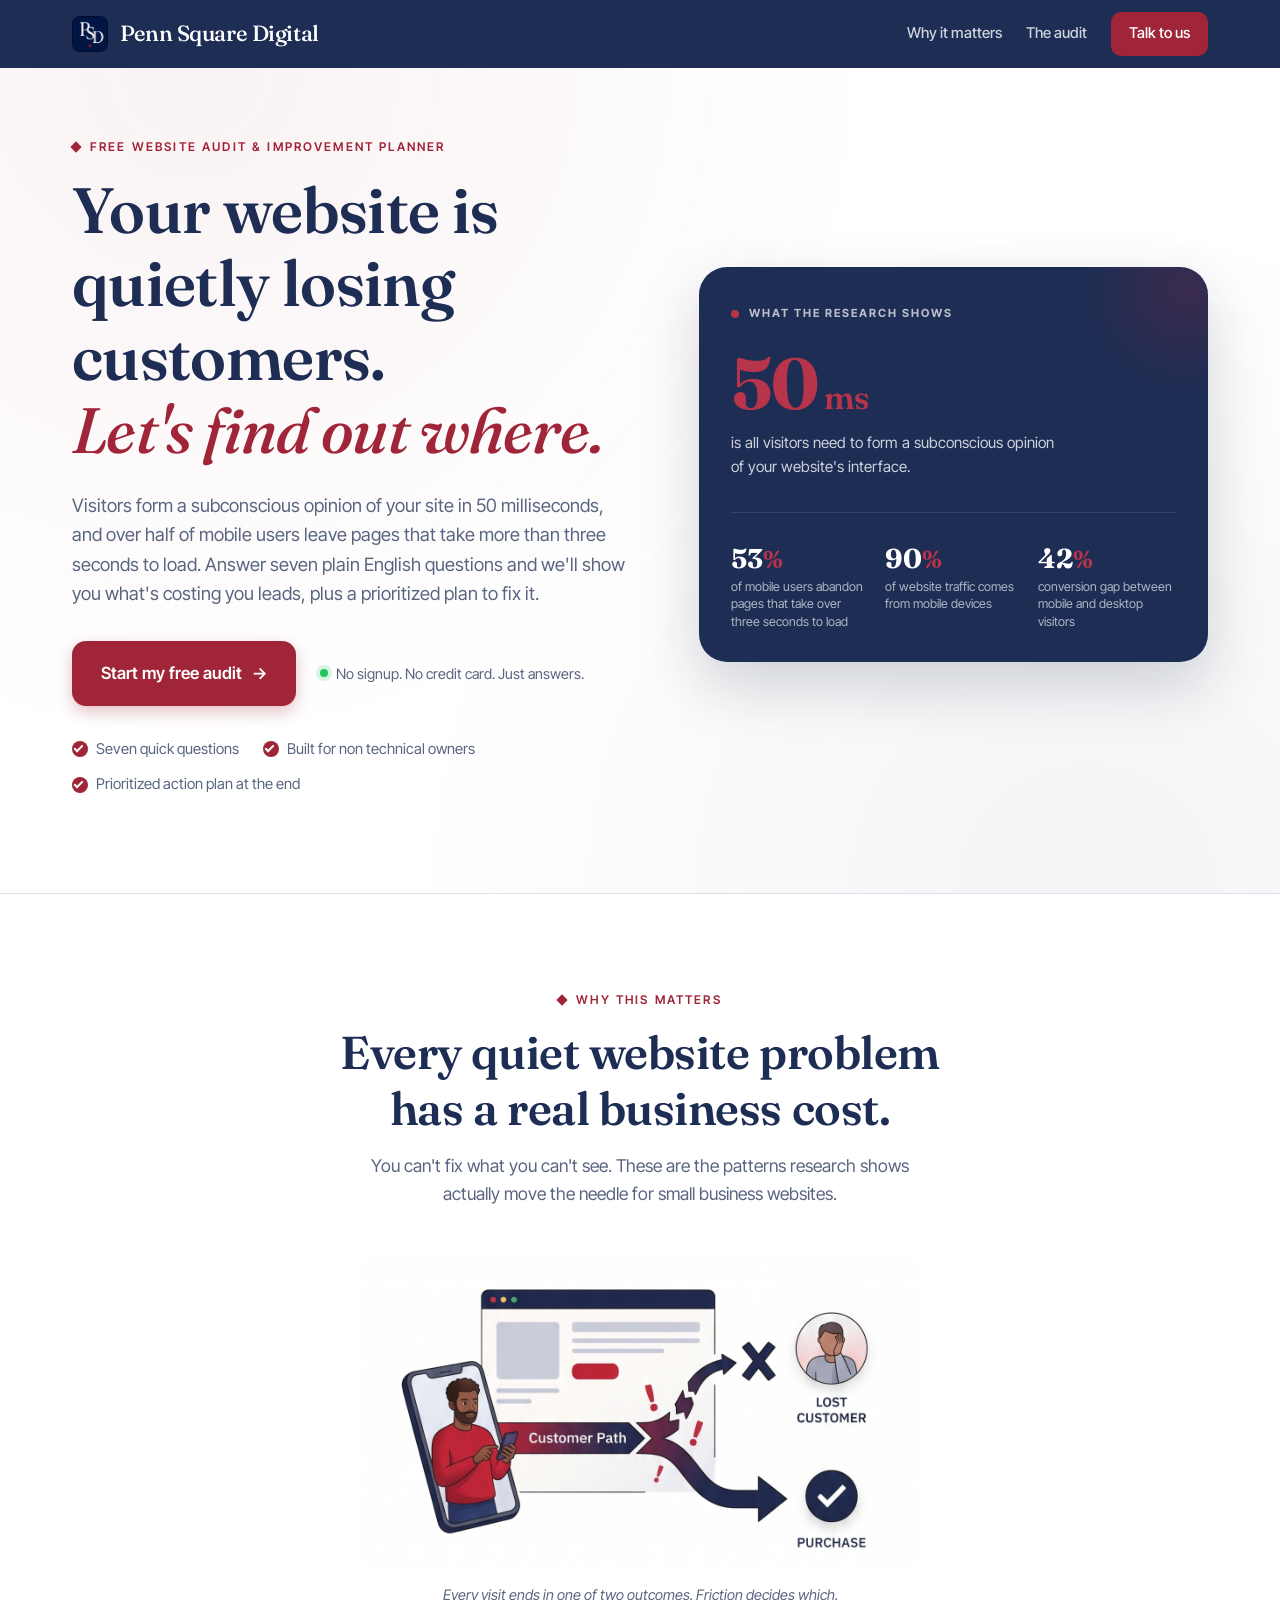
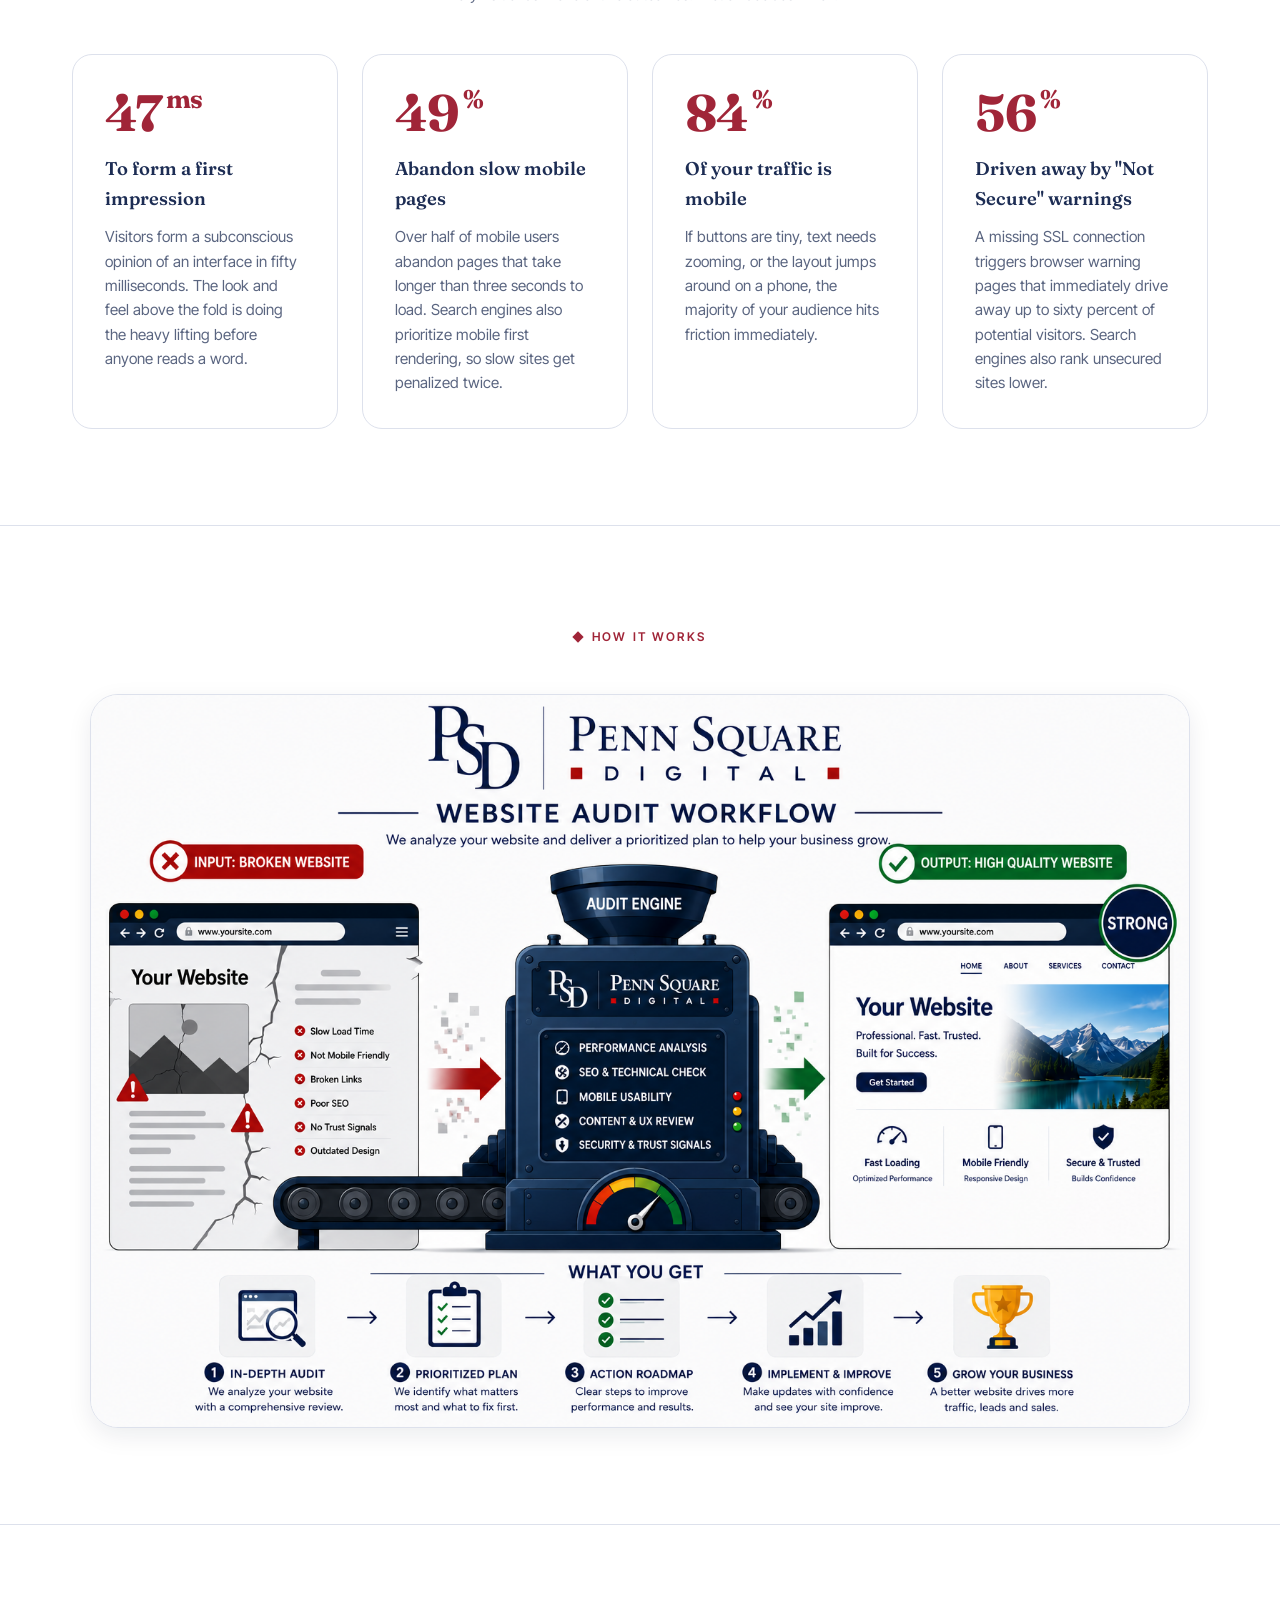
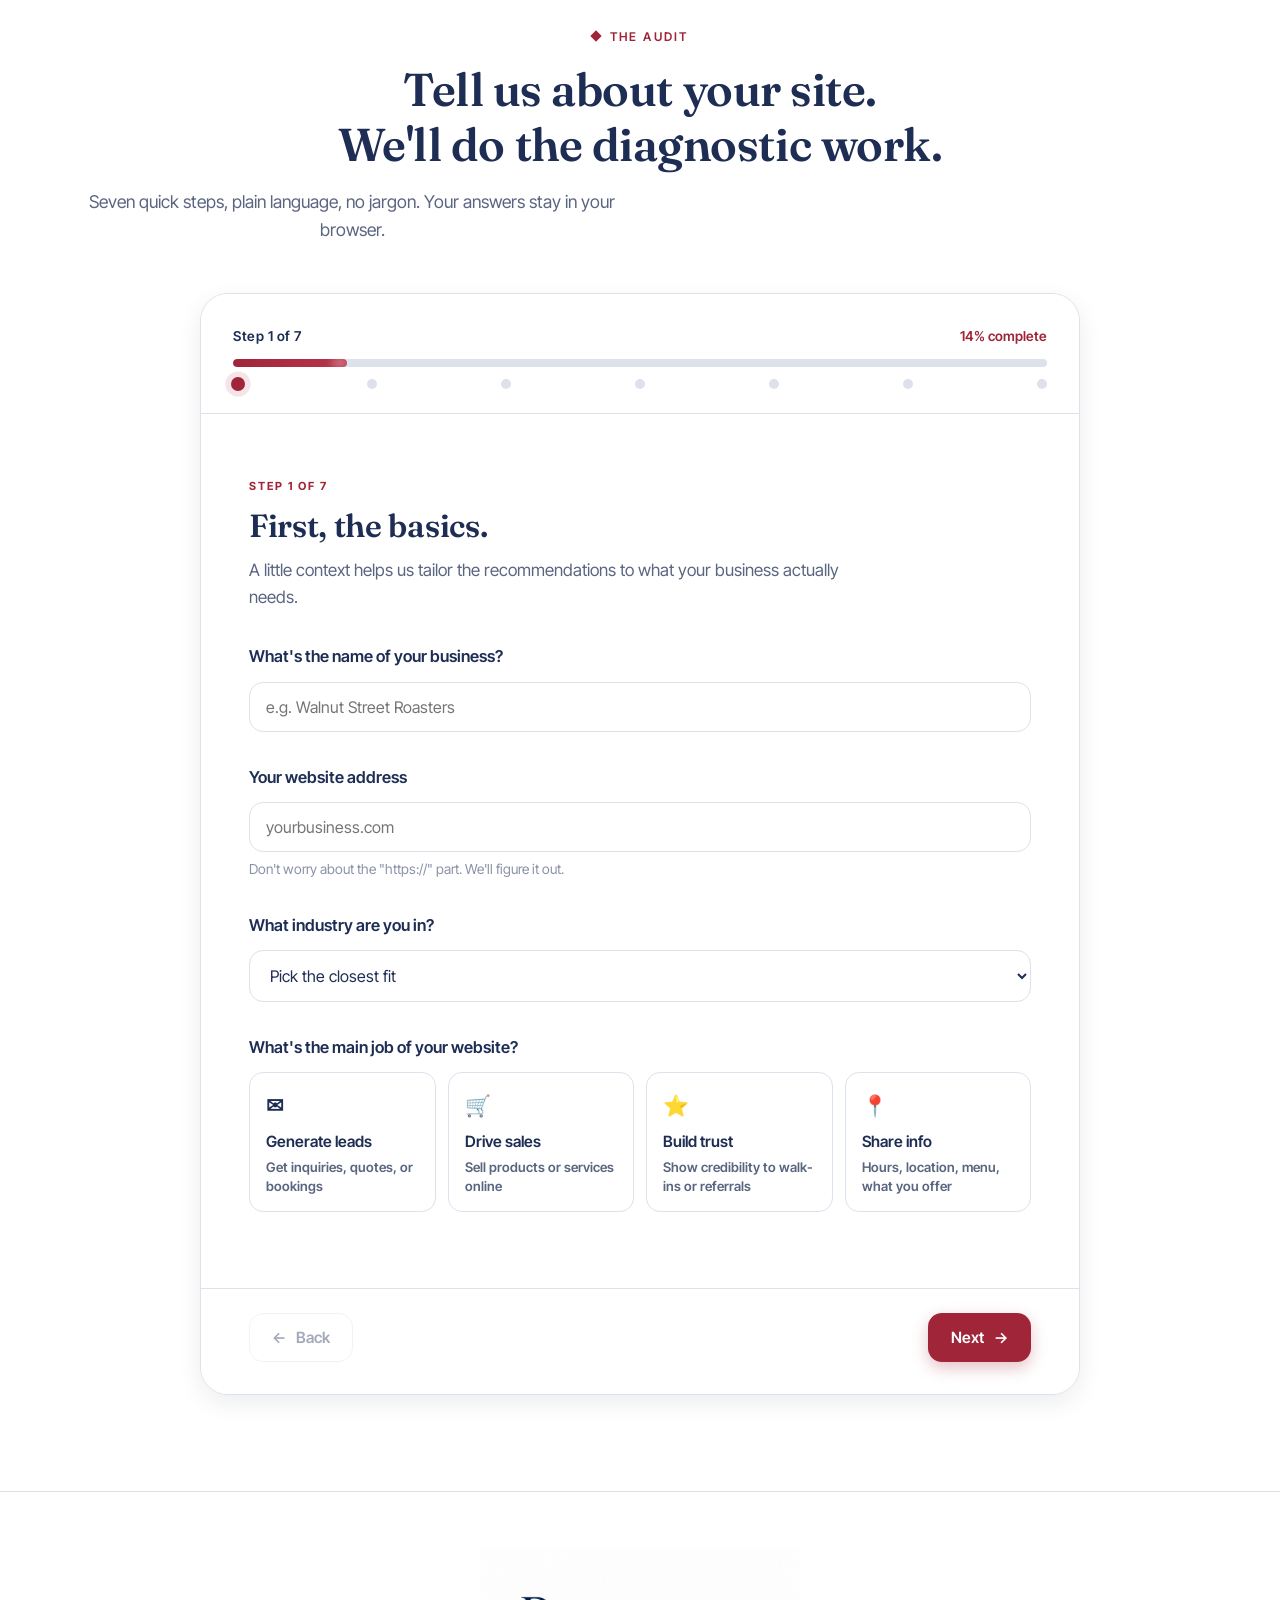
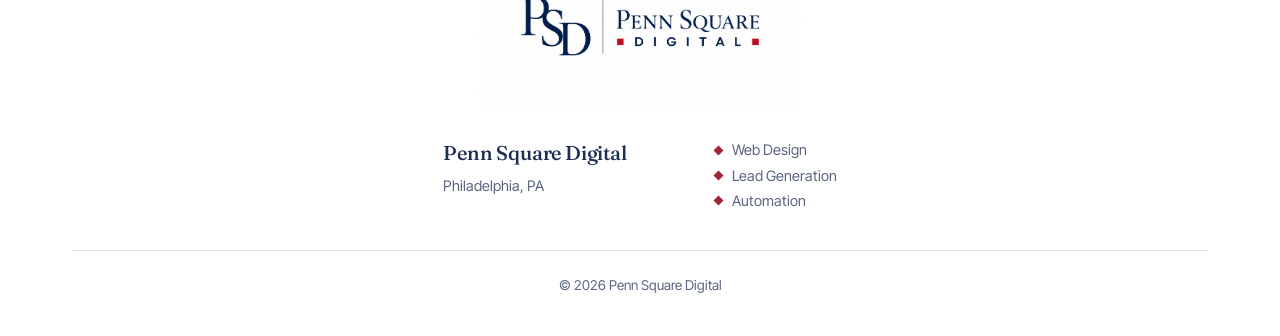
==== commit 3f207652: "sync nav brand lockup and add mobile hamburger menu Nav brand sync: - add PSD favicon mark image alo" ====
--- a/audit/index.html
+++ b/audit/index.html
@@ -47,6 +47,16 @@
         <a href="#audit">The audit</a>
         <a href="#contact" class="nav-cta">Talk to us</a>
       </nav>
+      <button class="nav-toggle" aria-label="Open menu" aria-expanded="false" aria-controls="mobile-menu" type="button">
+        <span></span><span></span><span></span>
+      </button>
+    </div>
+    <div class="mobile-menu" id="mobile-menu" aria-hidden="true">
+      <ul class="mobile-menu-list">
+        <li><a href="../">Home</a></li>
+        <li><a href="#audit">Free Audit</a></li>
+        <li><a href="#contact">Talk to Us</a></li>
+      </ul>
     </div>
   </header>
 
@@ -879,5 +889,23 @@
   <div class="confetti-root" id="confettiRoot" aria-hidden="true"></div>
 
   <script src="script.js"></script>
+  <script>
+    // Mobile hamburger menu
+    (function() {
+      const navToggle = document.querySelector('.nav-toggle');
+      const mobileMenu = document.getElementById('mobile-menu');
+      function setMenuOpen(open) {
+        if (!mobileMenu || !navToggle) return;
+        mobileMenu.classList.toggle('open', open);
+        navToggle.classList.toggle('open', open);
+        navToggle.setAttribute('aria-expanded', String(open));
+        mobileMenu.setAttribute('aria-hidden', String(!open));
+        document.body.classList.toggle('menu-locked', open);
+      }
+      navToggle?.addEventListener('click', () => setMenuOpen(!mobileMenu.classList.contains('open')));
+      mobileMenu?.querySelectorAll('a').forEach(a => a.addEventListener('click', () => setMenuOpen(false)));
+      document.addEventListener('keydown', (e) => { if (e.key === 'Escape') setMenuOpen(false); });
+    })();
+  </script>
 </body>
 </html>
--- a/audit/styles.css
+++ b/audit/styles.css
@@ -206,16 +206,17 @@
 }
 .brand:hover { color: white; }
 .brand-mark {
-  width: 40px;
-  height: 40px;
+  width: 36px;
+  height: 36px;
   border-radius: 8px;
   display: block;
   flex-shrink: 0;
 }
 .brand-name {
   font-family: var(--serif);
-  font-weight: 600;
-  font-size: 1.05rem;
+  font-weight: 500;
+  font-size: 22px;
+  letter-spacing: -0.02em;
 }
 .site-nav {
   display: none;
@@ -238,6 +239,77 @@
 @media (min-width: 768px) {
   .site-nav { display: inline-flex; }
 }
+
+/* Hamburger */
+.nav-toggle {
+  display: inline-block;
+  width: 40px;
+  height: 40px;
+  background: transparent;
+  border: none;
+  padding: 8px;
+  cursor: pointer;
+  position: relative;
+  z-index: 110;
+}
+.nav-toggle span {
+  display: block;
+  width: 24px;
+  height: 2px;
+  background: #ffffff;
+  margin: 5px auto;
+  border-radius: 1px;
+  transition: transform 0.3s var(--t-base), opacity 0.25s var(--t-base);
+}
+.nav-toggle.open span:nth-child(1) { transform: translateY(7px) rotate(45deg); }
+.nav-toggle.open span:nth-child(2) { opacity: 0; }
+.nav-toggle.open span:nth-child(3) { transform: translateY(-7px) rotate(-45deg); }
+@media (min-width: 768px) { .nav-toggle { display: none; } }
+
+/* Mobile menu overlay */
+.mobile-menu {
+  position: fixed;
+  inset: 0;
+  background: var(--ink);
+  z-index: 100;
+  opacity: 0;
+  visibility: hidden;
+  transition: opacity 0.35s var(--t-base), visibility 0.35s var(--t-base);
+  display: flex;
+  align-items: center;
+  justify-content: center;
+}
+.mobile-menu.open { opacity: 1; visibility: visible; }
+.mobile-menu-list {
+  list-style: none;
+  margin: 0;
+  padding: 0;
+  text-align: center;
+}
+.mobile-menu-list li {
+  margin: 22px 0;
+  opacity: 0;
+  transform: translateY(20px);
+  transition: opacity 0.4s var(--t-base), transform 0.4s var(--t-base);
+}
+.mobile-menu.open .mobile-menu-list li { opacity: 1; transform: translateY(0); }
+.mobile-menu.open .mobile-menu-list li:nth-child(1) { transition-delay: 0.12s; }
+.mobile-menu.open .mobile-menu-list li:nth-child(2) { transition-delay: 0.20s; }
+.mobile-menu.open .mobile-menu-list li:nth-child(3) { transition-delay: 0.28s; }
+.mobile-menu-list a {
+  display: inline-block;
+  font-family: var(--serif);
+  font-size: 32px;
+  font-weight: 500;
+  color: #ffffff;
+  letter-spacing: -0.015em;
+  line-height: 1.2;
+  padding: 6px 12px;
+  border-bottom: 1.5px solid transparent;
+  transition: color 0.25s, border-color 0.25s;
+}
+.mobile-menu-list a:hover { color: var(--crimson-500); border-bottom-color: var(--crimson-500); }
+body.menu-locked { overflow: hidden; }
 
 /* ---------- HERO ---------- */
 .hero {
